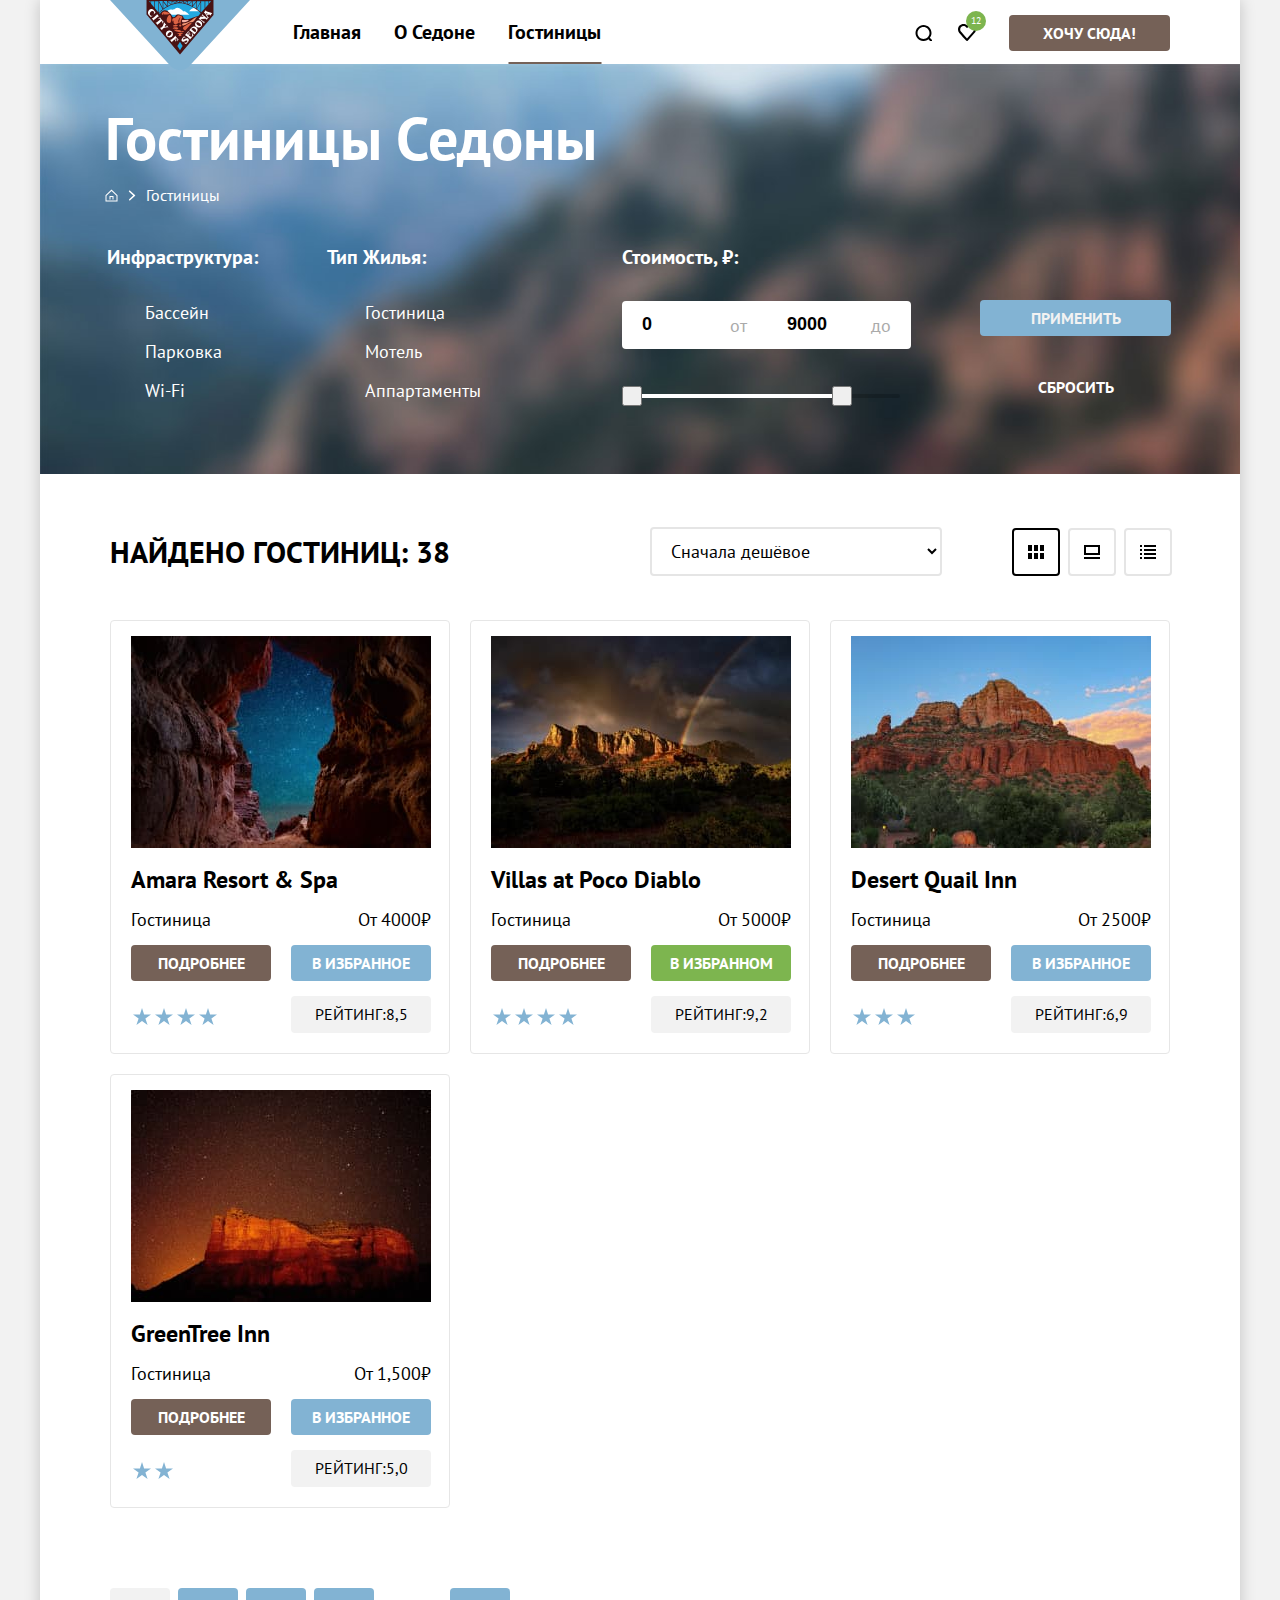
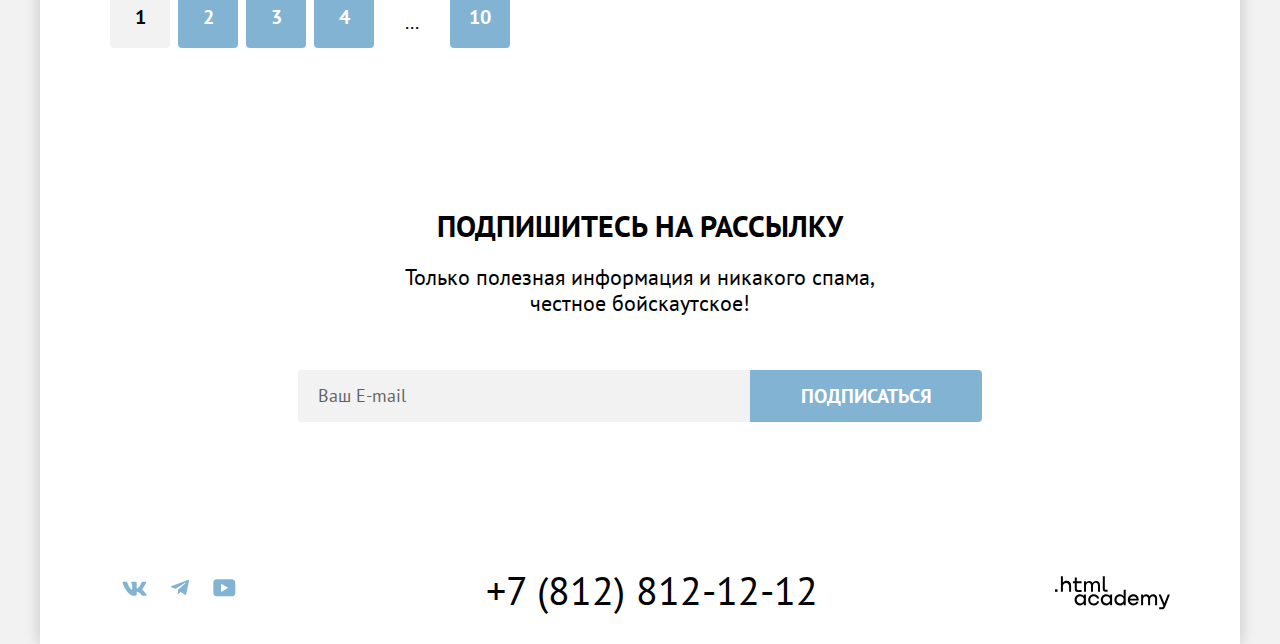
==== catalog.html @ 06f79898 "pixel perfect" ====
<!DOCTYPE html>
<html lang="ru">

  <head>
    <meta charset="utf-8">
    <meta name="viewport" content="width=device-width, initial-scale=1">
    <link rel="stylesheet" href="style/style.css">
    <link rel="icon" href="favicon.ico" sizes="32x32">
    <title>Каталог гостиниц</title>
  </head>

  <body>
    <div class="wrapper">
      <header class="main-header" data-test="header">
        <nav class="main-nav">
          <a class="logo" href="index.html">
            <svg xmlns="http://www.w3.org/2000/svg" aria-hidden="true" focusable="true" width="140" height="70"
              fill="none" viewBox="0 0 140 70">
              <g clip-path="url(#a)">
                <path fill="#81B3D3" d="M140 0H0l60.362 65.7c5.276 5.8 14 5.8 19.276 0L140 0Z" />
                <path fill="#23A9E1" d="m37.232.5 32.565 37.9L102.261.7 37.231.5Z" />
                <path fill="#fff"
                  d="M61.986 14.7h17.55c-1.319-.8-4.463-4.6-6.087-3.2-.101.1-4.97-5.7-8.116-2.9-2.739 2.5-4.058-.3-7.101 1.6-3.652 2.4 2.029 3.7 3.754 4.5Zm27.087-3.5-9.942.1c3.956-4.5 5.68-4 9.942-.1Z" />
                <path fill="#491213"
                  d="M99.014 3.6V1.2h2.131l-2.13 2.4ZM49.102 13c.102.1 2.435-2.4 6.189-4.9 3.45-2.3 8.724-4.9 14.608-4.9 5.885 0 11.261 2.7 14.71 5 3.754 2.4 6.088 4.8 6.19 4.9l-2.537 3c-4.565.6-7.812 3.9-12.275 3.2-2.232-.4-2.334-1.6-2.943-2.9-.507-1-1.318-.8-2.333-1.2-.913-.4-1.522-1.1-3.45-.7-1.622.4-1.825 2.9-3.956 2.8-1.116-.1-1.217-1.6-2.84-3.6-4.16-4.9-7.953-4.29-10.591.21l-.772-.91ZM40.58 1.2v1.9l-1.623-1.9h1.623Zm54.68 0h3.247v3L95.261 8V1.2Zm-4.159 11.4V1.2h3.551v7.4l-3.55 4Zm-.507-10.4v9.9a26.327 26.327 0 0 0-3.652-3l3.652-6.9Zm-4.16-.3v6.8c-.507-.3-.912-.7-1.521-1-.71-.4-1.42-.9-2.232-1.3l3.754-4.5Zm-4.463-.2V6c-1.014-.5-2.13-1-3.145-1.5l3.145-2.8Zm.609-.5h3.753L82.58 5.8V1.2Zm4.362 0h3.652l-3.652 7.1V1.2Zm-8.927 0h3.956l-3.55 3.1c-.102 0-.204-.1-.305-.1l-.102-3Zm-.508.4V4c-1.014-.4-2.029-.7-3.145-.9l3.145-1.5Zm-4.26 0v1.3c-.71-.1-1.42-.2-2.233-.3l2.232-1Zm-6.9 0 2.233 1c-.812 0-1.522.1-2.232.3V1.6Zm-4.159 0 3.145 1.5c-1.116.2-2.13.5-3.145.9V1.6Zm3.653 1.2-3.348-1.6h3.348v1.6Zm3.55-.4-2.84-1.3h2.84v1.3Zm.71-1.2h2.942l-2.942 1.3V1.2Zm3.754 0h3.246l-3.246 1.6V1.2Zm-12.58 3.1-3.55-3.1h3.956v3l-.406.1Zm-3.652-2.6 3.145 2.7c-1.116.4-2.13.9-3.145 1.5V1.7Zm-4.362.2 3.652 4.5c-1.319.7-2.536 1.5-3.652 2.4V1.9ZM49 2.2l3.652 7c-1.319 1-2.536 2-3.652 3.2V2.2Zm3.754 6L49.1 1.1h3.653v7.1Zm4.362-2.5-3.754-4.6h3.754v4.6ZM44.333 7.5l-3.246-3.8V1.2h3.246v6.3Zm.609-6.3h3.55v11.2l-3.55-4.2v-7ZM36.522 0v14.6L70 54.5 103.478 15V0H36.522Z" />
                <path fill="#23A9E1" d="M67.362 46 70 41.8l2.638 4.2L70 50.2 67.362 46Z" />
                <path fill="#DC6243"
                  d="M75.275 30.6c-3.449-2-2.637-3.5.203-4.9 1.522-.7 4.87-3.4 6.189-2.5l-6.392 7.4Zm-2.333 2.5c-2.029-.1-4.362-.4-6.391.1 1.217.3 4.26 1.2 1.42 1.9 1.014 1.4 2.638 1.3 3.652.1-.406-.2-.71-.5-1.014-.7 1.116-.3 2.13-.9 2.333-1.4Zm1.217-1.6c-.913-.8-1.927-.8-2.739 0-1.217-2.1-5.478-1.4-7.507-1.7 1.116 2.6 9.74 3.1 10.246 1.7Zm-6.898-2.2c-1.623-.5-6.899-.4-3.45-1.8 1.116-.4 6.798.1 3.45 1.8Zm2.029-3c-.508-1.1.406-2.4 1.724-1.4 1.218.8-.608 2-1.724 1.4Zm-2.942.1c-2.334.7-5.377-.8-1.623-1.5 2.333-.5 4.768.5 1.623 1.5.101 0-.102 0 0 0Zm-2.638-6.2c-.507 1.6-1.522 1.9-1.42 0 .101-2.3 1.623-1.7 3.246-2.6 1.319-.7 2.03-3.4 4.362-1.8 1.015.7 2.232.1 2.537 1.2 0-.1-2.942 6.7-1.32 6.7-3.245 0-1.825-3.8-.608-6.4-1.217.6-3.145 4.3-1.522 5-.811 1.1-3.449 2.6-4.768 1.5-1.116-1-.507-2.3-.507-3.6ZM59.652 23c-5.681 0-1.826-8.6.102-8.1 2.231.7 1.927 8.2-.102 8.1Zm-6.29-8.2c-2.637-.1-1.522-2.6.305-3.1 1.724-.5 5.275 1.1 6.492 2.2-1.826.6-4.16.5-6.188.6-.203-2-.71-1.3-.609.3Z" />
                <path fill="#F49774"
                  d="M72.84 25.8c-2.941-3 4.363-2.7 5.58-3.8.812.3 7.102-5.4 8.623-5-1.115 1.3-3.449 5.3-5.072 5.3-1.319 0-2.638-.2-3.652.7-1.522 1.4-3.957 2.1-5.478 2.8Z" />
                <path fill="#F4B1A4"
                  d="M73.754 22.2c-1.624.9-3.145-2.5-.305-2.2 1.826.2 3.754-.2 5.479.1-1.32 1.5-3.145 2.3-5.174 2.1Z" />
                <path fill="#fff"
                  d="M51.84 20.9c.305.4.61.8.508 1.4 0 .4-.609 1-.203 1.2l1.522-1.8c-.406-.1-3.551-3.8-3.551-4.2l-2.13 1.1c.101.4.811 0 1.217 0 .507 0 .913.4 1.319.7-1.116.9-3.855 3.3-4.16 3.3-.101 0-.71-.4-.71 0 0 .2.609.7.71.8l1.42 1.7c.407-.2-.1-.5.102-.8.102-.2 3.246-2.7 3.957-3.4Zm-3.449-4.5c.305-.1.406.3.609 0l-1.623-1.9c-.203-.3-.507-.6-.507 0 .101.4-4.058 3.7-4.261 3.8-.305.1-.508-.3-.71.1.507.6.913 1.1 1.42 1.7.203.2.304.4.507.6.203.2.102-.4.102-.4-.102-.3.304-.6.608-.8 1.015-1 3.551-3.1 3.855-3.1Zm-5.782-.6c-1.116.3-2.435-.1-2.74-1.3-.405-1.2.406-2.4 1.32-3.1.913-.7 2.333-.6 2.84.5.203.5.101 1.1-.101 1.6-.102.3-.406.6 0 .8.608-.7 1.116-1.4 1.724-2.1-.71-.4-1.014-1.1-1.522-1.7-.608-.7-1.318-1.4-2.333-1.5-1.927-.3-3.652 1.7-3.855 3.4-.101.9.203 1.8.812 2.6.507.6 1.217 1.1 1.623 1.8.203.1 1.826-.7 2.13-.8.203 0 .102-.1.102-.2 0 0-.508.2 0 0Zm25.87 23.6c-.71-.5-2.638-3-3.044-3.5l-.203-.3-.203.1c-.101.1.102.4 0 .6-.507.8-3.754 3.2-3.956 3.4-.406.2-.812-.1-1.015.2.507.6 1.826 2.3 2.029 2.3.304 0 .101-.5.101-.6.102-.2 1.725-1.6 2.334-2.1.203-.2.406.3.608.5.203.3.305.7.203 1-.101.2-.507.6-.203.8.406-.5 1.522-1.8 1.725-2 .203-.2-.406 0-.304-.1-.203.1-.508.2-.71 0-.102 0-.71-.7-.61-.8.305-.2.61-.6 1.015-.7.61-.1 1.015 1 1.116 1.4.102.4.102.8-.101 1.1-.102.3-.304.5 0 .6l1.42-1.9c0 .1-.101.1-.203 0 .102.1-.101 0 0 0Zm-9.334-8.9c-.71 0-1.42.3-2.029.8-1.42 1.2-1.623 3.3-.507 4.8 1.319 1.7 3.449 1.9 5.174.7 1.42-1.2 1.623-3.3.507-4.8-.812-1-2.03-1.5-3.145-1.5Zm1.217 1.4c.913-.1 1.522.8 1.116 1.8-.406 1-1.42 2-2.434 2.4-1.218.5-2.03-.5-1.522-1.7.406-1 1.42-2 2.435-2.4.101 0 .203-.1.405-.1Zm-2.84-4.6c.304 0 .608.4.811 0l-1.42-1.7c-.406.2 0 .4-.101.6-.203.3-1.725.5-2.13.6.1-.4.608-1.7.81-1.8.407-.3.61.3.812-.1l-1.826-2.1c-.203-.2-.406-.7-.608-.4 0 0 0 1-.102 1.1-.101.2-.608 2.4-1.217 2.9-.305.3-1.522 1.3-1.826 1.4-.305.1-.508-.4-.812 0l1.623 1.9c.102.1.406.6.508.6.304.1 0-.6.101-.7.101-.3 1.623-1.8 2.333-1.9.913-.2 2.03-.5 3.044-.4.203 0-.203 0 0 0Zm24.55 6.7c.102.4.203.9.102 1.3-.102.6-.609 1.9-1.42 1.5-.812-.4-1.42-1.1-2.13-1.7.507-.6 1.014-1.1 1.927-.8.203.1.406 0 .203-.2-.305-.2-2.03-1.3-2.13-1.2-.204.2.304.6.1 1-.1.3-.405.5-.608.8-.507-.4-1.217-.8-.71-1.5.406-.4.811-.8 1.42-.9.406-.1 1.218.3 1.319-.1-.71-.3-1.42-.7-2.13-1 .101.5-2.232 2.9-2.74 3.5-.101.1-.405.4-.405.5 0 .3.405.1.405.1.305-.1 4.464 3.3 4.566 3.6.101.2-.102.4 0 .5 0 0 .101.1.203.1.304-.3 2.942-3.9 3.55-4l-1.521-2.4c-.406.2-.102.7 0 .9Zm-4.058 4.4c-1.318-.9-3.652.8-4.057 1-.71.3-1.218-.4-.812-1 .304-.5.913-.8 1.522-.8.203 0 .913.1.913 0 .101-.1.101-.1 0-.2-.609-.4-1.116-.8-1.725-1.1-.101.7-.913 1.1-1.319 1.6-.507.6-1.014 1.3-1.014 2s.406 1.4 1.116 1.7c.71.4 1.521.1 2.232-.3.405-.3.811-.6 1.217-.8.609-.3 1.522 0 1.319.8-.203.7-.913 1.3-1.623 1.5-.406.1-.812.1-1.218-.1-.304-.1-.608-.5-.811-.1l2.333 1.6c.102-.5.304-.7.71-1 .507-.4.913-.9 1.319-1.4.812-.9 1.116-2.5-.102-3.4ZM95.87 10.3c0 .1 0 .1 0 0l-.913 1-.812 1c-.203.2-.304.3 0 .5.507-.3 3.55 4.8 3.348 5.5-.507.2-4.565-3.3-4.667-3.5 0-.1.203-.7-.101-.6-.102 0-.508.6-.609.7l-.609.7c.203.3.305 0 .609 0 .203.1 1.217.9 1.522 1.1-.508 0-1.725.1-1.928.1-.608.1-.304-.4-.71-.6L89.478 18l-.913 1v.1c.203.2.102.1.406 0 .304-.1 4.362 3.2 4.464 3.4.203.3-.102.6.304.8l1.218-1.4c.101-.1.101-.1 0-.1-.305-.2-.305.1-.71.1-.305-.1-2.943-2.2-3.856-3l5.377-.2c.203 0 .71.6.71.8-.101.2-.304.4 0 .5.305-.4.609-.7.913-1.1l.102-.2c.101 0 .101-.1.101-.2l.102-.1c.304-.3 1.217-1.3 1.116-1.4-.305-.3-.406.3-.812 0-.203-.2-.812-1.2-.913-1.4-.203-.3.406-.6.609-.7.507-.3 2.13-.8 2.333.2 0 .2-.203.4-.101.5 0 0 .101.2.202.1l2.131-2.6-.203-.2c-.507.5-5.58-1.5-5.884-1.8-.102-.2-.102-.8-.304-.8Zm-.203 2.6c.811.3 1.521.6 2.333 1l-.609.3c-.203.1-.405.3-.608.5l-1.116-1.8Zm-6.696 7.7c-1.116-.1-2.232.4-3.043 1.3-1.218 1.5-1.116 3.7.405 4.9 1.522 1.2 3.754.9 4.971-.5 1.218-1.5 1.116-3.7-.405-4.9-.508-.4-1.218-.7-1.928-.8Zm-1.42 1.6c.608 0 1.319.4 1.724.7.812.5 2.232 1.7 1.522 2.7 0-.1.102-.1-.101.1-.812.8-2.232.1-2.942-.5-.71-.5-2.03-1.7-1.218-2.7.305-.2.609-.3 1.015-.3Zm-3.145 4.3c-1.218-.1-2.435.5-3.348 1.6-.609.8-1.319 1.5-1.928 2.3.203.3.508-.1.812.1.304.2 4.16 3.3 4.16 3.5.1.3-.203.4.1.6.102.1 2.943-3.4 3.247-4a2.94 2.94 0 0 0-.811-3.2c.101.1.203.1 0 0-.812-.6-1.522-.9-2.232-.9Zm-1.116 1.6h.304c1.42.4 3.45 2.1 2.13 3.6l-.405.4c-.203.2-4.261-3-4.058-3.2.406-.5 1.319-.9 2.029-.8Z" />
              </g>
              <defs>
                <clipPath id="a">
                  <path fill="#fff" d="M0 0h140v70H0z" />
                </clipPath>
              </defs>
            </svg>
          </a>
          <ul class="site-navigation">
            <li class="navigation-item">
              <a class="navigation-link" href="index.html">Главная</a>
            </li>
            <li class="navigation-item">
              <a class="navigation-link" href="#">О Седоне</a>
            </li>
            <li class="navigation-item">
              <a class="navigation-link current-page" href="#">Гостиницы</a>
            </li>
          </ul>
          <ul class="navigation-user">
            <li class="nav-user-item">
              <a class="search" href="#">
                <svg class="main-nav-icon" aria-hidden="true" focusable="false" xmlns="http://www.w3.org/2000/svg"
                  width="18" height="18" fill="none" viewBox="0 0 18 17">
                  <path fill="#000"
                    d="m19.5 18.008-3.7-3.68c1-1.292 1.7-2.983 1.7-4.872 0-4.376-3.6-7.956-8-7.956s-8 3.68-8 8.055c0 4.376 3.6 7.956 8 7.956 1.8 0 3.5-.597 4.9-1.69l3.7 3.679 1.4-1.492Zm-10-2.486c-3.3 0-6-2.685-6-5.967 0-3.282 2.7-5.967 6-5.967s6 2.685 6 5.967c0 3.282-2.7 5.967-6 5.967Z" />
                </svg>
                <span class="visually-hidden">Поиск</span>
              </a>
            </li>
            <li class="nav-user-item">
              <a class="like" href="#">
                <svg class="main-nav-icon" aria-hidden="true" focusable="false" xmlns="http://www.w3.org/2000/svg"
                  width="18" height="17" fill="none" viewBox="0 0 18 17">
                  <path fill="#000"
                    d="M8.9 17c-.3 0-.6-.1-.8-.4-5.4-6.1-6.7-7.5-7-7.9C.4 7.8 0 6.6 0 5.4 0 2.4 2.4 0 5.5 0 6.8 0 8 .5 9 1.3 10 .5 11.3 0 12.5 0c3 0 5.5 2.4 5.5 5.4 0 1.3-.5 2.5-1.3 3.4l-7 7.9c-.2.2-.4.3-.8.3Zm-6-9.5c.3.4 3.5 4 6.1 6.9l6.2-7c.5-.5.7-1.2.7-2 0-1.8-1.5-3.3-3.3-3.3-1 0-2 .5-2.7 1.3-.3.3-.6.4-.9.4-.3 0-.6-.2-.8-.4-.7-.8-1.7-1.3-2.7-1.3-1.8 0-3.3 1.5-3.3 3.3-.1.9.3 1.6.7 2.1-.1 0-.1 0 0 0Z" />
                </svg>
                <span class="visually-hidden">Избранное</span>
                <output name="result" class="output">12</output>
              </a>
            </li>
          </ul>
          <p><a href="#" class="nav-button">ХОЧУ СЮДА! </a></p>
        </nav>
      </header>
      <main class="main-catalog  main-container" data-test="main">
        <section class="filters" data-test=" filter">
          <h1>Гостиницы Седоны</h1>
          <ul class="promo-icons">
            <li class="promo-icon">
              <a href="index.html">
                <svg xmlns="http://www.w3.org/2000/svg" aria-hidden="true" focusable="true" width="13" height="13"
                  fill="none" viewBox="0 0 13 13">
                  <path fill="#fff" d="m6.5.5-6 5.8v6.2h12V6.3L6.5.5Zm5 11h-10V6.7l5-4.8 5 4.8v4.8Z" />
                  <path fill="#fff" d="M4.5 10.5h1V8h2v2.5h1V7h-4v3.5Z" />
                </svg>
              </a>
            </li>
            <li class="promo-icon">
              <svg xmlns="http://www.w3.org/2000/svg" aria-hidden="true" focusable="false" width="8" height="21"
                fill="none" viewBox="0 0 8 21">
                <path fill="#fff"
                  d="m6.915 9.969-4.75-4.25c-.25-.25-.75-.25-1.125 0s-.25.75 0 1l4.125 3.75-4 3.75c-.25.25-.25.75 0 1 0 .125.375.25.5.25s.375-.125.5-.25l4.75-4.25a.585.585 0 0 0 0-1Z" />
              </svg>
            </li>
            <li class="promo-icons-item promo-icon">
              <a>Гостиницы</a>
            </li>
          </ul>
          <h2 class="visually-hidden">Выбор критериев отеля</h2>
          <form class="filters-groups" method="get" action="https://echo.htmlacademy.ru/">
            <fieldset class="filters-group">
              <legend class="filters-title">Инфраструктура:</legend>
              <ul class="filters-list">
                <li class="form_checkbox filters-list-item">
                  <input id="checkbox-1" type="checkbox" name="radio" value="Бассейн" checked>
                  <label for="checkbox-1" class="filter-radio">Бассейн</label>
                </li>

                <li class="form_checkbox filters-list-item">
                  <input id="checkbox-2" type="checkbox" name="radio" value="Парковка" checked>
                  <label for="checkbox-2" class="filter-radio">Парковка</label>
                </li>

                <li class="form_checkbox filters-list-item">
                  <input id="checkbox-3" type="checkbox" name="radio" value="">
                  <label for="checkbox-3" class="filter-radio">Wi-Fi</label>
                </li>
              </ul>
            </fieldset>
            <fieldset class="filters-group last-filters-group">
              <legend class="filters-title">Тип Жилья:</legend>
              <ul class="filters-list">
                <li class="form_radio filters-list-item">
                  <input id="radio-1" type="radio" name="radio" value="2" checked>
                  <label for="radio-1" class="filter-radio">Гостиница</label>
                </li>

                <li class="form_radio filters-list-item">
                  <input id="radio-2" type="radio" name="radio" value="2">
                  <label for="radio-2" class="filter-radio">Мотель</label>
                </li>
                <li class="form_radio filters-list-item">
                  <input id="radio-3" type="radio" name="radio" value="3">
                  <label for="radio-3" class="filter-radio">Аппартаменты</label>
                </li>
              </ul>
            </fieldset>
            <fieldset class="main-price">
              <legend class="visually-hidden"> Расчитать стоимость </legend>
              <div class="filters-price">
                <label class="filters-title">Стоимость, <span>₽</span>:</label>
                <div class="field-price">
                  <label class="label-price"><input class="price-input1" type="text" value="0"><span>от</span></label>
                  <label class="label-price"><input class="price-input2" type="text"
                      value="9000"><span>до</span></label>
                </div>
                <div class="range">
                  <div class="range-scale">
                    <div class="range-bar" style="left: 0px; width: 220px">
                      <button class="range-toggle toggle-min" type="button">
                        <span class="visually-hidden">Изменить минимальную цену</span>
                      </button>
                      <button class="range-toggle toggle-max" type="button">
                        <span class="visually-hidden">Изменить максимальную цену</span>
                      </button>
                    </div>
                  </div>
                </div>
              </div>
              <div class="filters-buttons">
                <button class="filters-submit-button" type="submit">Применить</button>
                <button class="filters-button-reset" type="reset">Сбросить</button>
              </div>
            </fieldset>
          </form>
        </section>

        <section class="catalog" data-test="catalog">
          <h2 class="visually-hidden">Каталог гостиниц</h2>
          <div class="catalog-header">
            <p class="hotels-found">Найдено Гостиниц: <output>38</output></p>
            <select class="select-control" aria-label="Сортировка">
              <option value="cheap">Сначала дешёвое</option>
            </select>
            <ul class="catalog-view-buttons">
              <li class="catalog-view-item">
                <a href="catalog.html?view=card" class=" catalog-view catalog-view-button-table active" type="button">
                  <span class="visually-hidden">Показать таблицей</span></a>
              </li>
              <li class="catalog-view-item">
                <a href="catalog.html?view=tile" class="catalog-view card-view-button-slider " type="button"><span
                    class="visually-hidden">Показать
                    слайдами</span></a>
              </li>
              <li class="catalog-view-item">
                <a href="catalog.html?view=list" class=" catalog-view card-view-button-list " type="button"><span
                    class="visually-hidden">Показать
                    списком</span></a>
              </li>
            </ul>
          </div>
          <ul class="catalog-list">
            <li class="catalog-list-item">
              <a href="#" class="catalog-link">
                <img class="catalog-img" src="images/hotel-1.jpg" alt="отель Amara Resort & Spa.">
                <h3 class="catalog-title">Amara Resort & Spa </h3>
              </a>
              <p class="hotel-type">Гостиница</p>
              <p class="hotel-price">От <span>4000₽</span></p>
              <a href="#" class="more">ПОДРОБНЕЕ</a>
              <button class="favorites-button" type="button" name="button">В ИЗБРАННОЕ</button>
              <div class="catalog-cards-rating">
                <ul class="catalog-carsd-rating-stars list-reset star" aria-hidden="true">
                  <li class="catalog-cards-rating-stars-item"> <img src="images/star.svg" alt=""></li>
                  <li class=" catalog-cards-rating-stars-item"><img src="images/star.svg" alt=""></li>
                  <li class=" catalog-cards-rating-stars-item"><img src="images/star.svg" alt=""></li>
                  <li class=" catalog-cards-rating-stars-item"><img src="images/star.svg" alt=""></li>
                </ul>
              </div>
              <p class="rating">РЕЙТИНГ:<span>8,5</span></p>
            </li>
            <li class="catalog-list-item">
              <a href="#" class="catalog-link">
                <img class="catalog-img" src="images/hotel-2.jpg" alt="отель Villas at Poco Diablo." width="300"
                  height="212">
                <h3 class="catalog-title">Villas at Poco Diablo</h3>
              </a>
              <p class="hotel-type">Гостиница</p>
              <p class="hotel-price">От <span>5000₽</span></p>
              <a href="#" class="more">ПОДРОБНЕЕ</a>
              <button class="favorites-button active-favorites" type="button" name="button">В ИЗБРАННОМ</button>
              <div class="catalog-cards-rating">
                <ul class="catalog-carsd-rating-stars list-reset star" aria-hidden="true">
                  <li class="catalog-cards-rating-stars-item"> <img src="images/star.svg" alt=""></li>
                  <li class=" catalog-cards-rating-stars-item"><img src="images/star.svg" alt=""></li>
                  <li class=" catalog-cards-rating-stars-item"><img src="images/star.svg" alt=""></li>
                  <li class=" catalog-cards-rating-stars-item"><img src="images/star.svg" alt=""></li>
                </ul>
              </div>
              <p class="rating">РЕЙТИНГ:<span> 9,2</span></p>
            </li>
            <li class="catalog-list-item">
              <a href="#" class="catalog-link">
                <img class="catalog-img" src="images/hotel-3.jpg" alt="отель Desert Quail Inn." width="300"
                  height="212">
                <h3 class="catalog-title">Desert Quail Inn</h3>
              </a>
              <p class="hotel-type">Гостиница</p>
              <p class="hotel-price">От <span>2500₽</span></p>
              <a href="#" class="more">ПОДРОБНЕЕ</a>
              <button class="favorites-button" type="button" name="button">В ИЗБРАННОЕ</button>
              <div class="catalog-cards-rating">
                <ul class="catalog-carsd-rating-stars list-reset star" aria-hidden="true">
                  <li class="catalog-cards-rating-stars-item"> <img src="images/star.svg" alt=""></li>
                  <li class=" catalog-cards-rating-stars-item"><img src="images/star.svg" alt=""></li>
                  <li class=" catalog-cards-rating-stars-item"><img src="images/star.svg" alt=""></li>
                </ul>
              </div>
              <p class="rating">РЕЙТИНГ:<span>6,9</span></p>
            </li>
            <li class="catalog-list-item">
              <a href="#" class="catalog-link">
                <img class="catalog-img" src="images/hotel-4.jpg" alt="отель GreenTree Inn." width="300" height="212">
                <h3 class="catalog-title">GreenTree Inn</h3>
              </a>
              <p class="hotel-type">Гостиница</p>
              <p class="hotel-price">От <span>1,500₽</span></p>
              <p><a href="#" class="more">ПОДРОБНЕЕ</a></p>
              <button class="favorites-button" type="button" name="button">В ИЗБРАННОЕ</button>
              <div class="catalog-cards-rating">
                <ul class="catalog-carsd-rating-stars list-reset star" aria-hidden="true">
                  <li class=" catalog-cards-rating-stars-item"><img src="images/star.svg" alt=""></li>
                  <li class=" catalog-cards-rating-stars-item"><img src="images/star.svg" alt=""></li>
                </ul>
              </div>
              <p class="rating">РЕЙТИНГ:<span>5,0</span></p>
            </li>
          </ul>
          <div class="pagination">
            <ul class="pagination-list">
              <li class="pagination-item active-pagination">
                <a class="pagination-link ">1</a>
              </li>
              <li class="pagination-item">
                <a class="pagination-link" href="#">2</a>
              </li>
              <li class="pagination-item">
                <a class="pagination-link" href="#">3</a>
              </li>
              <li class="pagination-item">
                <a class="pagination-link" href="#">4</a>
              </li>
              <li class="pagination-item more-pagination">
                <a class="pagination-link" href="#">...</a>
              </li>
              <li class="pagination-item">
                <a class="pagination-link" href="#">10</a>
              </li>
            </ul>
          </div>
        </section>
        <section class="newsletter newsletter-catalog" data-test="subscribe">
          <h2 class="main-discription">Подпишитесь на рассылку</h2>
          <p class="discription">Только полезная информация и никакого спама, честное бойскаутское!</p>
          <form class="subscribe-form" action="https://echo.htmlacademy.ru/" method="post">
            <p>
              <label for="email" class="visually-hidden"></label>
              <input class="email" type="email" name="email" placeholder="Ваш E-mail" id="email">
            </p>
            <button type="submit" class="button-submit">ПОДПИСАТЬСЯ</button>
          </form>
        </section>
      </main>
      <footer class="main-footer" data-test="footer">
        <section class="footer-contacts">
          <h2 class="visually-hidden">Наши контакты</h2>
          <ul class="social-list">
            <li class="social-item">
              <a class="social-item-link" href="https://vk.com/htmlacademy" rel="noreferrer nooponer" target="_blank">
                <span class="visually-hidden">Мы в Vk</span>
                <svg class="nav-icon" width="25" height="15" viewBox="0 0 25 15" fill="#83B3D3"
                  xmlns="http://www.w3.org/2000/svg">
                  <path fill-rule="evenodd" clip-rule="evenodd"
                    d="M24.1164 1.80445C24.2824 1.25845 24.1164 0.856445 23.3214 0.856445H20.6964C20.0284 0.856445 19.7204 1.20345 19.5534 1.58645C19.5534 1.58645 18.2184 4.78245 16.3274 6.85845C15.7154 7.46045 15.4374 7.65145 15.1034 7.65145C14.9364 7.65145 14.6854 7.46045 14.6854 6.91345V1.80445C14.6854 1.14845 14.5014 0.856445 13.9454 0.856445H9.81738C9.40038 0.856445 9.14938 1.16045 9.14938 1.44945C9.14938 2.07045 10.0954 2.21445 10.1924 3.96245V7.76045C10.1924 8.59345 10.0394 8.74444 9.70538 8.74444C8.81538 8.74444 6.65038 5.53345 5.36538 1.85945C5.11638 1.14445 4.86438 0.856445 4.19338 0.856445H1.56638C0.816382 0.856445 0.666382 1.20345 0.666382 1.58645C0.666382 2.26845 1.55638 5.65645 4.81138 10.1374C6.98138 13.1974 10.0364 14.8564 12.8194 14.8564C14.4884 14.8564 14.6944 14.4884 14.6944 13.8534V11.5404C14.6944 10.8034 14.8524 10.6564 15.3814 10.6564C15.7714 10.6564 16.4384 10.8484 17.9964 12.3234C19.7764 14.0724 20.0694 14.8564 21.0714 14.8564H23.6964C24.4464 14.8564 24.8224 14.4884 24.6064 13.7604C24.3684 13.0364 23.5184 11.9854 22.3914 10.7384C21.7794 10.0284 20.8614 9.26345 20.5824 8.88045C20.1934 8.38945 20.3044 8.17044 20.5824 7.73345C20.5824 7.73345 23.7824 3.30745 24.1154 1.80445H24.1164Z" />
                </svg>
              </a>
            </li>
            <li class="social-item">
              <a class="social-item-link" href="https://t.me/htmlacademy" rel="noreferrer nooponer" target="_blank">
                <span class="visually-hidden">Мы в Телеграмм!</span>
                <svg class="nav-icon" width="18" height="17" viewBox="0 0 18 17" fill="#83B3D3"
                  xmlns="http://www.w3.org/2000/svg">
                  <path
                    d="M16.785 0.955705L0.840489 7.1042C-0.247661 7.54126 -0.241365 8.14828 0.640845 8.41897L4.73445 9.69597L14.2058 3.72014C14.6537 3.44766 15.0629 3.59424 14.7265 3.89281L7.05283 10.8183H7.05103L7.05283 10.8192L6.77045 15.0387C7.18413 15.0387 7.36669 14.8489 7.59871 14.625L9.58705 12.6915L13.7229 15.7464C14.4855 16.1664 15.0332 15.9506 15.2229 15.0405L17.9379 2.2453C18.2158 1.13107 17.5126 0.626562 16.785 0.955705Z" />
                </svg>
              </a>
            </li>
            <li class="social-item">
              <a class="social-item-link" href="https://www.youtube.com/user/htmlacademyru" rel="noreferrer nooponer"
                target="_blank">
                <span class="visually-hidden">Мы на Youtube!</span>
                <svg class="nav-icon" width="23" height="18" viewBox="0 0 23 18" fill="#83B3D3"
                  xmlns="http://www.w3.org/2000/svg">
                  <path
                    d="M18.9402 0.356445H3.50738C1.64668 0.356445 0.333252 1.9502 0.333252 3.75645V13.8502C0.333252 15.7627 1.64668 17.3564 3.50738 17.3564H19.1591C20.8009 17.3564 22.3333 15.7627 22.3333 13.9564V3.75645C22.1143 1.9502 20.8009 0.356445 18.9402 0.356445ZM7.99494 12.8939V4.81894L15.3283 8.85645L7.99494 12.8939Z" />
                </svg>
              </a>
            </li>
          </ul>
          <address class="contacts-adress">
            <a href="tel:+78128121212" class="phone">+7 (812) 812-12-12</a>
          </address>
          <a class="academy-logo" href="https://htmlacademy.ru/" rel="noreferrer nooponer" target="_blank">
            <svg class="nav-icon" width="115" height="34" viewBox="0 0 115 34" fill="#000000"
              xmlns="http://www.w3.org/2000/svg">
              <path d="M0 13.2564V15.8564H2.5V13.2564H0Z" />
              <path
                d="M11.6 4.85645C10 4.85645 8.8 5.55645 8 6.55645H7.9V0.356445H5.9V15.8564H7.9V10.5564C7.9 8.45645 9.2 6.95645 11.2 6.95645C13 6.95645 14.1 8.35645 14.1 10.1564V15.8564H16.1V9.75644C16.2 6.75644 14.3 4.85645 11.6 4.85645Z" />
              <path
                d="M26.6 5.15645H21.8V1.45645H19.8V5.25645H17.9V7.25645H19.8V13.2564C19.8 14.9564 20.8 15.9564 22.5 15.9564H26.6V13.9564H22.9C22.2 13.9564 21.8 13.5564 21.8 12.8564V7.15645H26.6V5.15645Z" />
              <path
                d="M41.1 4.95645C39.5 4.95645 38.2 5.75644 37.6 7.05645H37.5C36.9 5.85645 35.7 4.95645 34.1 4.95645C32.7 4.95645 31.6 5.75645 31 6.75645H30.9V5.15645H29V15.7564H31V10.3564C31 8.35645 32 6.85645 33.6 6.85645C35.1 6.85645 36 7.85645 36 9.45645V15.7564H38V10.1564C38 7.75645 39.4 6.85645 40.6 6.85645C42.1 6.85645 43 7.85645 43 9.45645V15.7564H45V9.25644C45.1 6.75644 43.6 4.95645 41.1 4.95645Z" />
              <path
                d="M47.8 13.0564C47.8 14.7564 48.8 15.7564 50.6 15.7564H52.6V13.7564H50.9C50.2 13.7564 49.8 13.3564 49.8 12.6564V0.356445H47.8V13.0564Z" />
              <path
                d="M28.9 20.0564C28 18.9564 26.7 18.2564 25 18.2564C21.9 18.2564 19.6 20.5564 19.6 23.8564C19.6 27.1564 21.9 29.4564 25 29.4564C26.8 29.4564 28 28.6564 28.8 27.5564H28.9V29.1564H30.9V18.5564H28.9V20.0564ZM25.3 27.4564C23.1 27.4564 21.7 25.8564 21.7 23.8564C21.7 21.8564 23.1 20.2564 25.3 20.2564C27.5 20.2564 28.9 21.8564 28.9 23.8564C28.9 25.7564 27.5 27.4564 25.3 27.4564Z" />
              <path
                d="M44.2 22.3564C43.7 19.9564 41.6 18.2564 38.8 18.2564C35.4 18.2564 33.2 20.7564 33.2 23.8564C33.2 26.9564 35.4 29.4564 38.8 29.4564C41.6 29.4564 43.7 27.6564 44.2 25.2564H42.1C41.7 26.5564 40.4 27.5564 38.8 27.5564C36.6 27.5564 35.2 25.9564 35.2 23.9564C35.2 21.9564 36.6 20.3564 38.8 20.3564C40.4 20.3564 41.6 21.3564 42.1 22.5564H44.2V22.3564Z" />
              <path
                d="M55.1 20.0564C54.2 18.9564 52.9 18.2564 51.2 18.2564C48.1 18.2564 45.8 20.5564 45.8 23.8564C45.8 27.1564 48.1 29.4564 51.2 29.4564C53 29.4564 54.2 28.6564 55 27.5564H55.1V29.1564H57.1V18.5564H55.1V20.0564ZM51.5 27.4564C49.3 27.4564 47.9 25.8564 47.9 23.8564C47.9 21.8564 49.3 20.2564 51.5 20.2564C53.7 20.2564 55.1 21.8564 55.1 23.8564C55.1 25.7564 53.6 27.4564 51.5 27.4564Z" />
              <path
                d="M68.7 20.1564C67.8 19.0564 66.5 18.2564 64.8 18.2564C61.7 18.2564 59.4 20.5564 59.4 23.8564C59.4 27.1564 61.6 29.4564 64.8 29.4564C66.5 29.4564 67.8 28.6564 68.6 27.6564H68.7V29.1564H70.7V13.7564H68.7V20.1564ZM65.1 27.4564C62.9 27.4564 61.5 25.8564 61.5 23.8564C61.5 21.8564 62.9 20.2564 65.1 20.2564C67.3 20.2564 68.7 21.8564 68.7 23.8564C68.6 25.8564 67.2 27.4564 65.1 27.4564Z" />
              <path
                d="M78.3 18.2564C75 18.2564 72.8 20.7564 72.8 23.8564C72.8 26.8564 74.9 29.4564 78.3 29.4564C80.8 29.4564 82.8 28.1564 83.5 25.8564H81.4C80.9 26.8564 79.8 27.4564 78.4 27.4564C76.5 27.4564 75.1 26.1564 75 24.5564H83.8C84 20.9564 81.8 18.2564 78.3 18.2564ZM78.3 20.1564C80 20.1564 81.3 21.1564 81.6 22.7564H75.1C75.4 21.2564 76.6 20.1564 78.3 20.1564Z" />
              <path
                d="M98.2 18.2564C96.6 18.2564 95.3 19.0564 94.6 20.2564H94.5C93.9 19.0564 92.7 18.2564 91.1 18.2564C89.7 18.2564 88.6 18.9564 88 20.0564V18.5564H86.1V29.1564H88.1V23.7564C88.1 21.7564 89.1 20.3564 90.7 20.2564C92.2 20.2564 93.1 21.2564 93.1 22.8564V29.1564H95.1V23.5564C95.1 21.1564 96.5 20.2564 97.7 20.2564C99.2 20.2564 100.1 21.2564 100.1 22.8564V29.1564H102.1V22.6564C102.2 20.0564 100.7 18.2564 98.2 18.2564Z" />
              <path
                d="M109.4 27.3564L105.8 18.4564H103.6L108.4 30.0564C108.1 30.9564 107.7 31.2564 106.7 31.2564H104.2V33.2564H106.7C108.5 33.2564 109.5 32.4564 110.2 30.6564L114.9 18.4564H112.8L109.4 27.3564Z" />
            </svg>
          </a>
        </section>
      </footer>
    </div>
  </body>

</html>
---- style/style.css ----
@font-face {
  font-family: "PT Sans";
  font-style: normal;
  font-weight: 400;
  src: url("../fonts/ptsans-400.woff2") format("woff2");
  font-display: swap;
}

@font-face {
  font-family: "PT Sans";
  font-style: normal;
  font-weight: 700;
  src: url("../fonts/ptsans-700.woff2") format("woff2");
  font-display: swap;
}

html {
  height: 100%;
}

.main-header {
  padding-left: 70px;
  padding-right: 70px;
}

.visually-hidden {
  position: absolute;
  width: 1px;
  height: 1px;
  margin: -1px;
  border: 0;
  padding: 0;
  white-space: nowrap;
  clip-path: inset(100%);
  clip: rect(0 0 0 0);
  overflow: hidden;
}

*,
*::before,
*::after {
  box-sizing: border-box;
}

.main-container {
  flex-grow: 1;
}

body {
  font-family: "PT Sans", sans-serif;
  font-size: 18px;
  line-height: 21px;
  margin: 0 auto;
  padding: 0;
  background-color: #F2F2F2;
  height: 100%;
}

.wrapper {
  background-color: #FFFFFF;
  margin: 0 auto;
  width: 1200px;
  box-shadow: 0 0 15px 0 rgba(0, 0, 0, 0.2);
  display: flex;
  flex-direction: column;
  min-height: 100%;
}

/*навигация*/
.like {
  margin-right: 20px;
  padding: 22px 12px 22px 12px;
  position: relative;
  margin-left: 20px;
}


.main-nav-icon {
  position: absolute;
  top: 0;
  right: 10px;
  left: ;
  bottom: 0;
  margin: auto;
}

.search {
  padding: 22px 12px 22px 12px;
  position: relative;
  margin-left: 15px;
}

.logo {
  margin-right: 30px;
  margin-bottom: -10px;
  position: relative;
}

.main-nav p {
  margin: 0;
  align-self: center;
}

.output {
  width: 20px;
  height: 20px;
  background-color: #7DB54F;
  color: #FFFFFF;
  font-size: 10px;
  font-weight: 400;
  line-height: 10px;
  text-align: center;
  border-radius: 10px;
  display: flex;
  justify-content: center;
  align-items: center;
  position: absolute;
  right: 0;
  top: 12px;

}

.main-nav {
  display: flex;
  justify-content: space-between;
}

.navigation-link {
  width: auto;
  padding: 20px 16px;
  position: relative;

}

.navigation-link.current-page::after{
position: absolute;
content: "";
width: calc(100% - 20px);
background-color: #756157;
height: 2px;
bottom: 0;
left: 50%;
transform: translateX(-50%);
}
.site-navigation .navigation-item {
  display: flex;
  align-items: center;
padding-left: 3px;
}

.site-navigation .navigation-item .navigation-link {
 padding: 20px 10px;
}
.site-navigation .navigation-item .navigation-link:hover {
  border:none;
 }


.navigation-link:hover {

}

li.navigation-item{
  display: flex;
  align-items: flex-end;
}
.site-navigation {
  display: flex;
  flex-wrap: wrap;
  column-gap: 10px;
  position: relative;
  row-gap: 200px;
  max-width: 550px;
}

.navigation-user {
  display: flex;
  margin: 0;
  padding: 0;
  align-items: center;
  flex-wrap: wrap;
  margin-left: auto;

}

.site-navigation {
  font-weight: 700;
  color: #000000;
  font-size: 20px;
  line-height: 24px;
  list-style: none;
  margin: 0;
  padding: 0;

  align-items: center;
  margin-right: auto;
}

.site-navigation a {
  text-decoration: none;
  color: #000000;
}

.nav-button {
  font-size: 16px;
  font-weight: 700;
  line-height: 20px;
  text-align: center;
  width: 160px;
  height: 36px;
  padding: 8px 34px 8px 34px;
  color: #FFFFFF;
  border-radius: 4px;
  background-color: #756157;
  text-decoration: none;
  margin-left: 3px;
  cursor: pointer;
}

.search-button:hover {
  background-color: #615048;
}

.search-button:active {
  color: hsla(0, 0%, 100%, 0.319);
}

.search-button:focus {
  background-color: #615048;
}

.nav-button:hover {
  background-color: #615048;
}

.nav-button:active {
  color: hsla(0, 0%, 100%, 0.319);
}

.nav-button:focus {
  background-color: #615048;
}

.navigation-user {
  list-style: none;
}

.like {
  text-decoration: none;
}

.nav-user-item{

}

/*MAIN*/

.main-discription {
  font-size: 30px;
  font-weight: 700;
  line-height: 36px;
  text-transform: uppercase;
  margin: 0 auto;
}

.discription {
  font-size: 22px;
  font-weight: 400;
  line-height: 26px;
  color: #333333;
  margin: 0 auto;
}

/*первая секция*/
.hero-main-img {
  display: block;
  margin: 0 auto;
  position: relative;
}

.hero {
  background-image: url("../images/index-background.jpg");
  background-repeat: no-repeat;
  background-size: cover;
padding-top:50px;
padding-bottom: 83px;

}

.hero-bottom {
  width: 1200px;
  height: 57px;
  position: absolute;
  top:493px
}




/*вторая секция*/

.advantages .main-discription {
  width: 620px;
  text-align: center;
  padding-bottom: 25px;
  justify-self: center;
}

.advantages .discription {
  width: 651px;
  text-align: center;
  padding-bottom: 90px;
  justify-self: center;

}

.advantages {
  padding-top: 69px;

}
.advantage-list-title{
padding-top: 20px;
}

.advantage-list-title-black{
  padding-top: 8px;
}

.advantage-list-title::before{
  content: "";
  position: absolute;
  display: block;
  width: 60px;
  height: 2px;
  background-color: rgba(216, 216, 216, 0.52);
  transform: translate(-50%);
top:105px;
left:90px;

}
.advantage-list-title-black{
  position: relative;
}

.advantage-list-title-black:before{
  content: "";
  position: absolute;
  display: block;
  width: 60px;
  height: 2px;
  background-color: rgba(0, 0, 0, 0.256);
  transform: translate(-50%);
top:95px;
left:87px;
}

.advantages-list {
  list-style: none;
  margin: 0;
  padding: 0;
  display: flex;
  flex-wrap: wrap;
}

.special-advantages {
  background-color: #82B3D3;
  color: #FFFFFF;
  display: flex;
  flex-direction: column;
  justify-content: center;
  align-items: center;
  position: relative;

}



.special-advantages h3 {
  font-size: 24px;
  font-weight: 700;
  line-height: 28px;
  width: 175px;
  text-align: center;
  text-transform: uppercase;
  margin: auto;
  margin-top: 102px;
  padding-bottom: 75px;
  position: relative;
}

.advantage p {
  justify-self: center;
margin-top: 30px;
}

.advantages-list-item h3 {
  font-size: 24px;
  font-weight: 700;
  line-height: 28px;
  width: 175px;
  text-align: center;
  text-transform: uppercase;
  margin: 0;
  padding-bottom: 30px;

}

.advantages-list-item img {
  display: block;
}

.special-advantages img {
  display: block;
}

.advantages-list-item p {
  width: 230px;
  text-align: center;

}

.special-advantages p {
  text-align: center;
  width: 230px;

}
.advantages-list-item p {
  padding-top: 15px;
}
.advantages-list-item h3{
  padding-top: 20px;
}

.advantages-list-item {
  width: 400px;
  height: 385px;
  background-color: rgba(131, 179, 211, 0.122);
  display: flex;
  flex-direction: column;
  justify-content: center;
  align-items: center;
}

.center-item {
  background-color: rgba(131, 179, 211, 0.2);
  position: relative;
}

.advanteges-container {
  display: flex
}

.advantage {
  width: 400px;
  display: flex;
  flex-direction: column;
  justify-content: center;
  align-items: center;
  margin: 0;
}

.advantage h3 {
  margin: 0;
  padding-bottom: 30px;
}

/*секция сервис*/
.service {
  padding-top: 64px;
}

.service h3 {
  text-align: center;
 padding-top: 163px;
  padding-bottom: 10px;
}

.service-list {
  list-style: none;
  margin: 0;
  padding: 0;
  display: flex;
  flex-wrap: wrap;

}

.service-list-item {
  width: 400px;
  height: 385px;
  padding-top: 3px;
}

.service-item-home {
  background-image: url("../images/service-icon-home.svg");
  background-repeat: no-repeat;
  background-size: 75px 72px;
  background-color: rgba(131, 179, 211, 0.122);
  background-position: 50% 25%;
}

.service-item-food {
  background-image: url("../images/service-icon.-burger.svg");
  background-repeat: no-repeat;
  background-size: 74px 70px;
  background-position: 50% 25%;
}

.service-item-presents {
  background-image: url("../images/servicee-icon-present.svg");
  background-repeat: no-repeat;
  background-size: 75px 72px;
  background-color: rgba(131, 179, 211, 0.122);
  background-position: 50% 25%;
}

.service-list-item p {
  width: 230px;
  font-size: 18px;
  font-weight: 400;
  line-height: 21px;
  text-align: center;
  margin: 0 auto;

}

.service .main-discription {
  width: 505px;
  text-align: center;
  padding-bottom: 20px;

}

.service .discription {
  width: 490px;
  text-align: center;
  padding-bottom: 64px;

}

/*секция поиск*/
.search-button {
  font-family: inherit;
  color: #FFFFFF;
  border-radius: 4px;
  background-color: #756157;
  text-decoration: none;
  width: 376px;
  padding: 10px;
  font-size: 20px;
  font-weight: 700;
  line-height: 36px;
  border: none;
  display: block;
  margin: 0 auto;
  margin-bottom: 96px;
  cursor: pointer;
}

.reservation {
  padding-top: 96px;
}

.reservation p {
  width: 592px;
  text-align: center;
  padding-bottom: 50px;
}

.reservation .main-discription {
  width: 592px;
  text-align: center;
  padding-bottom: 20px;
}


/*подпишись на рассылку*/



.newsletter {

  background-image: url("../images/subscribe-background.jpg");
  background-size: cover;
  background-repeat: no-repeat;
  display: flex;
  flex-direction: column;
  justify-content: center;
  align-items: center;
  padding-top: 160px;
  padding-bottom: 104px;
}

.newsletter-catalog {
  background-image: none;
}

.newsletter .main-discription {
  color: #FFFFFF;
  width: 475px;
  text-align: center;
  padding-bottom: 20px;
}

.newsletter .discription {
  color: #FFFFFF;
  width: 475px;
  text-align: center;
  padding-bottom: 54px;
}

.button-submit {
  width: 232px;
  padding: 13px;
  border-radius: 0px 4px 4px 0px;
  color: #FFFFFF;
  background-color: #82B3D3;
  border: none;
  font-size: 20px;
  text-align: center;
  font-weight: 700;
  font-family: "PT Sans";
  cursor: pointer;

}

.button-submit:hover {
  background-color: hsl(204, 48%, 60%);
}

.button-submit:active {
  color: hsla(0, 0%, 100%, 0.315);
}

.button-submit:focus {
  background-color: hsl(204, 48%, 60%);
}

.subscribe-form {
  display: flex;
  align-items: center;

}

.subscribe-form p {
  margin: 0;
}

.email {
  width: 452px;
  height: 52px;
  border-radius: 4px 0px 0px 4px;
  border: none;
  font-family: PT Sans;
  font-size: 18px;
  font-weight: 400;
  line-height: 24px;
  text-align: left;
  background-color: #F2F2F2;
  padding-left: 20px;
  outline: 0;
  outline-offset: 0;

}

.email:hover {
  background-color: rgba(230, 230, 230, 1);
}

.email:focus {
  border: solid 2px rgba(131, 179, 211, 1);
}

::placeholder {
  color: #000000;
  opacity: 60%;
}

/*подвал*/
.footer-contacts {
  display: flex;
  padding: 40px 70px 30px 70px;
  align-items: center;
}

.social-list {
  list-style: none;
  margin: 0;
  padding: 0;
  display: flex;
  margin-right: auto;
  align-items: center;
  max-width: 150px;
  flex-wrap: wrap;
row-gap:10px;
}

.phone {
  font-size: 40px;
  font-weight: 400;
  line-height: 40px;
  text-align: center;
  text-decoration: none;
  color: #000000;
  width: 331px;

}


.academy-logo {
  margin-left: auto;
padding-top: 10px;
}

.academy-logo:hover .nav-icon {
  fill: rgba(117, 97, 87, 1);
}


.academy-logo:active {
  opacity: 30%;
}

.academy-logo:focus .nav-icon {
  fill: rgba(117, 97, 87, 1);
}


.social-item-link {
  padding: 12px;
}

.nav-icon:hover {
  fill: rgba(104, 162, 202, 1);
}

.nav-icon:focus {
  fill: rgba(104, 162, 202, 1);
}

.nav-icon:active {
  opacity: 50%;
}

/*каталог main фильтры*/
.promo-icon {
  margin-right: 10px;
}



.filters {
  background-image: url("../images/catalog-background.jpeg");
  background-size: cover;
  color: #FFFFFF;
  padding: 35px 65px 60px 65px;
}

.filters-groups {
  display: flex;

}

.filters-group:not(:last-child) {
  margin-right: 65px;
  border: none;
  list-style-type: none;
}

.filters-group {}


.last-filters-group {
  margin-right: 170px;
}

.promo-icons {
  list-style: none;
  margin: 0;
  padding: 0;
  display: flex;
  padding-bottom: 35px;
  flex-wrap: wrap;

}


.filter-span::before {
  content: "";
	display: inline-block;
	width: 17px;
	height: 18px;
	position: absolute;
	left: 0;
	bottom: 1px;
  background-image: url("../images/advanteges-1.jpg");

  background-position: 100%;
}

.filter-span::before{
  width:20px;
  height: 20px;
  content: '';
  display: inline-block;
  width: 100%;
  height: 100%;
  border-radius: 50%;
  background: green; /* Задаем цвет для отображения активной кнопки. */
  opacity: 0; /* Сначала скрываем кнопку. */
  transition: opacity 0.3s; /* Устанавливаем плавное изменение непрозрачности. */
}

.promo-icons-item {
  font-size: 16px;
  font-weight: 400;
  text-align: left;

}

.promo-icons-item:hover {
  color: rgba(255, 255, 255, 0.6);
}

.promo-icons-item:focus {
  color: rgba(255, 255, 255, 1);
}

.promo-icons-item:active {
  color: rgba(255, 255, 255, 0.3);
}


.filters-list {
  list-style: none;
  width: 150px;
  margin: 0;
  padding: 0;
}

.filters h1 {
  font-size: 60px;
  font-weight: 700;
  text-align: left;
  color: #FFFFFF;
  margin: 0;
  line-height: 78px;
  padding-bottom: 8px;
}

.filters-title {
  font-size: 20px;
  font-weight: 700;
  line-height: 24px;
  text-align: left;
  padding-bottom: 32px;

}

.filters-list-item:not(:last-child) {
  margin-bottom: 16px;

}


.filters-list-item input[type=radio] {
	display: none;
}

.filter-span {
  padding-left: 8px;
  display: inline-block;
  user-select: none;
  cursor: pointer;
	position: relative;
}


.filters-group {
  font-size: 18px;
  line-height: 23px;
  text-align: left;
  border: none;
  margin: 0;
  padding: 0;
}



.price-input {
  width: 143px;
}


.main-price {
  border: none;
  display: flex;
  flex-wrap: wrap;
  padding: 0;
padding-left: 80px;

}

.filters-buttons {
  width: 191px;
  padding-top: 55px;

}


.price-input {
  width: 143px;
}

.filters-price {
  width: 288px;
  margin-right: 70px;
  display: flex;
  flex-direction: column;
  position: relative;
}

.label-price span {
  position: absolute;
  right: 20px;
  top: 50%;
  transform: translateY(-50%);
  color: #aaa;
}

.field-price {
  display: flex;
  margin: 0;
  padding: 0;
  padding-bottom: 5px;
}

.filters-submit-button {
  width: 191px;
  height: 36px;
  padding: 8px 50px 8px 50px;
  gap: 10px;
  border-radius: 4px;
  background-color: #82b3d3;
  border: none;
  color: #F2F2F2;
  font-size: 16px;
  font-weight: 700;
  line-height: 20px;
  text-align: center;
  cursor: pointer;
  text-transform: uppercase;
  margin-bottom: 40px;
  font-family: inherit;

}


.filters-submit-button:hover {
  background-color: hsl(204, 48%, 60%);
}

.filters-submit-button:active {
  color: hsla(0, 0%, 100%, 0.315);
}


.filters-button-reset {
  font-size: 16px;
  font-weight: 700;
  color: #FFFFFF;
  border: none;
  background-color: transparent;
  cursor: pointer;
  text-transform: uppercase;
  width: 191px;
  font-family: inherit;
}

.filters-button-reset:hover {
  opacity: 60%;
}

.filters-button-reset:active {
  opacity: 30%;
}

.filters-button-reset:focus {
  border: solid 2px rgba(131, 179, 211, 1);
}

/*каталог отелей*/
.catalog-header {
  display: flex;
  align-items: center;
  margin-bottom: 20px;
}

.catalog {
  padding-left: 70px;
  padding-top:30px
}

.hotels-found {
  color: #000000;
  font-size: 30px;
  font-weight: 700;
  line-height: 36px;
  text-align: left;
  text-transform: uppercase;
  margin-right: 200px;
}

.select-control {
  background-color: transparent;
  width: 292px;
  height: 49px;
  border-radius: 4px;
  border: solid 2px #e5e5e5;
  background-image: none;
  font-family: PT Sans;
  font-size: 18px;
  font-weight: 400;
  line-height: 21px;
  text-align: left;
  margin-right: 70px;
padding-left: 15px;

}

/* Range */
.range-scale {
  width: 278px;
  position: relative;
  height: 4px;
  margin-bottom: 16px;
  background-color: hsla(0, 0%, 0%, 0.186);
  border-radius: 2px;
  margin-top: 40px;
}

.range-toggle {
  position: absolute;
  width: 20px;
  height: 20px;
  cursor: pointer;
}

.toggle-min {
  top: -8px;
  left: 0px;
}

.renge {}

.range-bar {
  position: absolute;
  height: 4px;
  background-color: #FFFFFF;
}


.toggle-max {
  top: -8px;
  right: -10px;
}

.range-bar {
  position: absolute;
  height: 4px;

}

.select-control:hover {
  border: solid 2px rgba(104, 162, 202, 1)
}

.select-control:focus {
  border: solid 2px rgba(104, 162, 202, 1)
}

.select-control:disabled {
  border: solid 2px rgba(0, 0, 0, 0.3);
  color: #e5e5e5;
  ;
}

.catalog-view-buttons {
  list-style: none;
  margin: 0;
  padding: 0;
  display: flex;

}

.catalog-view {
  width: 48px;
  height: 48px;
  border: solid 2px #E5E5E5;
  border-radius: 4px;
  background-color: transparent;
  display: block;
}

.catalog-view:hover {
  border: solid 2px #000000;
}

.catalog-view:focus {
  border: solid 2px rgba(104, 162, 202, 1);
}

.catalog-view.active {
  border: solid 2px #000000;
}


.catalog-view-button-table {
  background-image: url("../images/show_table.svg");
  background-repeat: no-repeat;
  background-position: center;
  margin-right: 8px;

}

.card-view-button-slider {
  background-image: url("../images/show_slides.svg");
  background-repeat: no-repeat;
  background-position: center;
  margin-right: 8px;
}

.card-view-button-list {
  background-image: url("../images/show_list.svg");
  background-repeat: no-repeat;
  background-position: center;

}

.catalog-list {
  list-style: none;
  margin: 0px auto;
  padding: 0px;
  display: grid;
  grid-template-columns: repeat(3, 340px);
  gap: 20px;
  margin-bottom: 80px;

}

.catalog-list img {
  display: block;
  object-fit: contain;
}

.catalog-img {
  grid-column: 1 / 3;
  grid-row: 1 / 2;
  object-fit: contain;
  padding-bottom: 1px;
  justify-content: center;
box-sizing: content-box;
width: 300px;
height: 212px;
padding-bottom: 18px;
}


.catalog-cards-rating{
  grid-column: 1/2;
  grid-row: 4/5;

}
.catalog-carsd-rating-stars{
  display: flex;
list-style: none;
align-items: center;
padding: 0;
margin: 0;
padding-top: 10px ;
}
.catalog-cards-rating-stars-item{
padding: 2px 2px;
}

.catalog-list-item {
  border-radius: 4px;
  border: 1px solid  #E6E6E6 ;
  padding: 0;
  margin: 0;
  display: grid;
  grid-template-rows: auto min-content min-content min-content;
  grid-template-columns: 140px 140px;
  gap: 15px 20px;
  padding: 20px;
  padding-top: 15px;
}



.catalog-table {
  display: grid;
  grid-template-columns: 120px 120px;
  margin: auto;
  width: 300px;
  grid-row-gap: 20px;
}



.hotel-type {
  font-size: 18px;
  font-weight: 400;
  line-height: 21px;
  text-align: left;
  grid-column: 1/2;
  grid-row: 2/3;
  margin: 0;
  padding: 0;
}

.catalog-link {
  grid-column: 1/ 3;
  grid-row: 1/2;
}

.catalog-title {
  font-size: 24px;
  font-weight: 700;
  line-height: 28px;
  text-align: left;
  width: 300px;
  margin: 0;
  display: flex;
  justify-content: flex-start;
}

.catalog-list a {
  text-decoration: none;
  color: #000000;
}

.hotel-price {
  font-size: 18px;
  font-weight: 400;
  line-height: 21px;
  width: 140px;
  text-align: end;
  grid-column: 2/3;
  grid-row: 2/3;
}

.catalog-list .more {
  color: #FFFFFF;
  width: 140px;
  height: 36px;
  border-radius: 4px;
  background-color: #756157;
  font-size: 16px;
  font-weight: 700;
  line-height: 20px;
  display: flex;
  align-items: center;
  justify-content: center;
  grid-column: 1/2;
  grid-row: 3/4;
}


.more:hover {
  background-color: rgba(97, 80, 72, 1);
}

.more:active {
  color: rgba(255, 255, 255, 0.3);
}

.more:focus {
  background-color: rgba(97, 80, 72, 1);
}

.star {

}

.favorites-button {
  width: 140px;
  height: 36px;
  border-radius: 4px;
  background-color: #82B3D3;
  color: #FFFFFF;
  font-family: PT Sans;
  font-size: 16px;
  font-weight: 700;
  line-height: 20px;
  border: none;
  cursor: pointer;
  font-family: "PT Sans";
  grid-column: 2/3;
  grid-row: 3/4;
}

.favorites-button:hover {
  background-color: rgba(104, 162, 202, 1);
}

.favorites-button:active {
  color: rgba(255, 255, 255, 0.3);
}

.favorites-button:focus {
  rgba(104, 162, 202, 1)
}

.active-favorites {
  background-color: #7DB54F;
}

.catalog-list p {
  margin: 0;
  padding: 0;
}

.rating {
  width: 140px;
  height: 37px;
  border-radius: 4px;
  font-size: 16px;
  background-color: #F2F2F2;
  text-align: center;
  display: flex;
  justify-content: center;
  align-items: center;
  grid-column: 2/3;
  grid-row: 4/5;
}

.pagination-list {
  list-style: none;
  margin: 0;
  padding: 0;
  display: flex;
  gap: 8px;
}

.pagination-item {
  width: 60px;
  height: 60px;
  text-align: center;
  background-color: #82B3D3;
  font-size: 20px;
  font-weight: 700;
  border-radius: 4px;
  display: flex;
  align-items: center;
  justify-content: center;
}

.pagination-item:not(.active-pagination):hover:not(.more-pagination) {
  background-color: rgba(104, 162, 202, 1);
}

.pagination-item:not(.active-pagination):active:not(.more-pagination) {
  opacity: 60%;
}

.pagination-item:not(.active-pagination):focus:not(.more-pagination) {
  background-color: rgba(104, 162, 202, 1);
}

.pagination-link {
  text-decoration: none;
  color: #FFFFFF;
  padding: 15px 15px 15px 15px;
}

.pagination-item.more-pagination {
  background-color: transparent;
}

.more-pagination a {
  color: #000000;
  padding-top: 25px;
  font-weight: 100;
}

.pagination-item.active-pagination {
  background-color: #F2F2F2;
}

.active-pagination a {
  color: #000000;
}

.newsletter-catalog .discription {
  color: #000000;
}

.newsletter-catalog .main-discription {
  color: #000000;
}

.phone {
  font-style: normal;
}

.phone:hover {
  color: hsl(20, 15%, 40%);
}

.phone:active {
  color: hsla(20, 15%, 40%, 0.302);
}

.phone:focus {
  color: hsl(20, 15%, 40%);
}

.field-price label {
  position: relative;
  display: inline-block;
  margin: 0;

}

.price-input1 {
  border-radius: 4px 0 0 4px;
  padding: 12px 20px;
  width: 145px;
  font-weight: 700;
  font-size: 18px;
  line-height: 133%;
  border: none;
}

.price-input2 {
  border-radius: 0 4px 4px 0;
  padding: 12px 20px;
  width: 144px;
  font-weight: 700;
  font-size: 18px;
  line-height: 133%;
  border: none;;
  outline: 0 ;
  box-shadow: none;
}

input:focus {
  outline: 0 ;
}

select:focus{

    outline: 0 ;

}



.modal-container {
  position: fixed;
  top: 0;
  left: 0;
  display: flex;
  flex-direction: column;
  width: 100%;
  height: 100%;
  background-color: rgba(242, 242, 242, 0.8);


}

.modal {
  position: relative;
  margin: auto;
  padding: 40px;
  background-color: #ffffff;
  border-radius: 30px;


}

.modal-title {
  color: #000000;
  text-transform: uppercase;
  font-family: PT Sans;
  font-size: 30px;
  font-weight: 700;
  line-height: 36px;
  text-align: left;
  padding-bottom: 35px;
  padding-top: 10px;
}

.modal-auth {

padding-left: 70px;
padding-right:50px ;
padding-bottom: 64px;
padding-top: 34px;
}


.modal-close-button {
  position: absolute;
  padding: 0;
  top: 70px;
  right: 50px;
  width: 52px;
  height: 52px;
  background-color: rgba(242, 242, 242, 1);
  border-radius: 100%;
  border: none;
  cursor: pointer;

}



.modal-close-button:active{
  .close-svg{
    opacity: 0.3;
  }
}
.modal-close-button:focus{
  border: solid 3px #82B3D3;
}


.label-title {

  font-family: PT Sans;
  font-size: 20px;
  font-weight: 700;
  line-height: 24px;
  text-align: left;
  color: rgba(0, 0, 0, 1);
padding-right: 20px;

}

.modal-fieldset {
  border: none;
  margin: 0;
  padding: 0;
}

.modal-search {
  font-family: PT Sans;
  font-size: 20px;
  font-weight: 700;
  line-height: 24px;
  text-align: center;
  width: 577px;
  background-color: #82b3d3;
  border-radius: 10px;

  color: #FFFFFF;
  padding-top: 18px;
  padding-bottom: 18px;
  padding-left: 256px;
  padding-right: 256px;
  border: none;
  cursor: pointer;
}

.modal-search:hover{
background-color: rgba(104, 162, 202, 1);
}
.modal-search:active{
color:rgba(255, 255, 255, 0.5);
}
.modal-search:focus{
  background-color: rgba(104, 162, 202, 1);
}

.modal-input-big {
  width: 440px;
  background-color: rgba(242, 242, 242, 1);
  font-family: PT Sans;
  font-size: 18px;
  font-weight: 700;
  line-height: 24px;
  text-align: left;
  color: #000000;
  border-radius: 4px;
  border: none;
  padding-top: 12px;
  padding-left: 20px;
  padding-bottom: 12px;
  background-image: url(../images/calendar.svg);
  background-repeat: no-repeat;
  background-position: 400px;

}

.modal-input-small {
  width: 31px;
  background-color: rgba(242, 242, 242, 1);
  font-family: PT Sans;
  font-size: 18px;
  font-weight: 700;
  line-height: 24px;
  text-align: center;
  color: #000000;
  border: none;



}

.children {
  display: flex;
  width: auto;
position: relative;
}

.adults {
  display: flex;
  align-items: center;
  width: auto;
  margin-right: 88px;

}

.warning {
  display: block;
padding-top: 4px;
  font-size: 16px;
  font-weight: 400;
  line-height: 21px;
  text-align: center;
  color: rgba(255, 87, 87, 1);
}

.plus {

  border: none;
  width: 40px;
  height: 48px;
  background-position: center;
  background-color: rgba(242, 242, 242, 1);
  margin-right: -2px;
  border-radius: 4px 0px 0px 4px;
  cursor: pointer;
}

.plus:hover{
  .plus-svg{
  fill: #000000;
  opacity: 1;
  }
}

.plus:active{
  .plus-svg{
    opacity: 0.3;
  }
}



.plus:focus{
border: solid #82B3D3 2px;
}


.minus {
  border: none;
  width: 40px;
  height: 48px;
  background-position: center;
  background-color: rgba(242, 242, 242, 1);
  margin-left: -2px;
  border-radius: 0px 4px 4px 4px;
cursor: pointer;
padding: 0;
}

.minus:hover{
  .minus-svg{
    fill: #000000;
  }
}

.minus:active{
  .minus-svg{
    opacity: 0.3;
  }
}
.minus:focus{
  border: solid #82B3D3 2px;
  }

.number {
  display: flex;
}

.arrival-field {
  padding-bottom: 23px;

}

.arrival-title {
  padding-right: 10px;
}

.departure-field{
  padding-bottom: 23px;
}
.modal-free{

  display: block;
  text-align: center;
padding-top: 4px;
font-size: 16px;
font-weight: 400;
line-height: 21px;
padding-left: 50px;


}

.counter-field{
  border: none;
  display: flex;
padding-left: 0px;
align-content: center;
padding-bottom: 40px;
}


.counter-title{
  padding-right: 46px;
  padding-bottom: 10px;
}

.children-title{
  display: flex;
  align-items: center;
  padding-right: 86px;
}



.modal-input-small {outline: 0 !important;}


input[type="number"]::-webkit-outer-spin-button,
input[type="number"]::-webkit-inner-spin-button {
  -webkit-appearance: none;
}
input[type='number'],
input[type="number"]:hover,
input[type="number"]:focus {
  appearance: none;
  -moz-appearance: textfield;
}

.warning-icon {
  background-image: url(../images/Vector-i.png);
  background-repeat: no-repeat;
  background-position: center;
  background-color: #82b3d3;
width: 26px;
height: 26px;
border: none;
border-radius: 20px;
margin-left:10px;
cursor: pointer;
position: absolute;
top:-40px;
left: 105px;
}


.close-botton:hover{
  opacity: 0.5;
}

.tooltip-text{
font-family: PT Sans;
font-size: 16px;
font-weight: 400;
line-height: 20px;
text-align: left;
font-weight: normal;
text-transform: none;
padding: 5px 8px;
border-radius: 8px;
display: block;
background-color: rgba(51, 51, 51, 1);
color: rgba(255, 255, 255, 1);
padding: 15px 18px;
display: none;
}

.warning-icon:hover{
  .tooltip-text{
    display: block;
  }
}

.warning-icon:hover + .tooltip-text,
.warning-icon:focus + .tooltip-text {
  display: block;
}


.tooltip{
  width: 256px;
  height: 152px;
  position: absolute;
  top: 50px;
  right: 40px;
  z-index: 1;

}

.tooltip-text::before {
  position: absolute;
  content: "";
  top: -9px;
  right: 120px;
  width: 19px;
  height: 9px;
  background-image: url("../images/arrow.svg");
}


.filter-radio{
  margin-left:15px;
}

.form_radio input[type=radio] {
	display: none;
}


.form_radio label {
	display: inline-block;
	cursor: pointer;
	position: relative;
	padding-left: 25px;
	margin-right: 0;
	line-height: 18px;
	user-select: none;
}
.form_radio label:before {
	content: "";
	display: inline-block;
	position: absolute;
	left: -10px;
	top: 0px;
	background: url("../images/radio-box.png") 0 0 no-repeat;
  width: 23px;
  height: 23px;
}

/* Checked */
.form_radio input[type=radio]:checked + label:before {
	background: url("../images/radio-checked.png") 0 0 no-repeat;
}




.form_checkbox input[type=checkbox] {
	display: none;
}

.form_checkbox input[type=checkbox]:checked + label:before {
	background: url("../images/checkbox-box-checked.png") 0 0 no-repeat;
}


.form_checkbox label:before {
	content: "";
	display: inline-block;
	position: absolute;
	left: -10px;
	top: 0px;
	background: url("../images/checkbox-box.png") 0 0 no-repeat;
  width: 23px;
  height: 23px;
}

.form_checkbox label {
	display: inline-block;
	cursor: pointer;
	position: relative;
	padding-left: 25px;
	margin-right: 0;
	line-height: 18px;
	user-select: none;
}
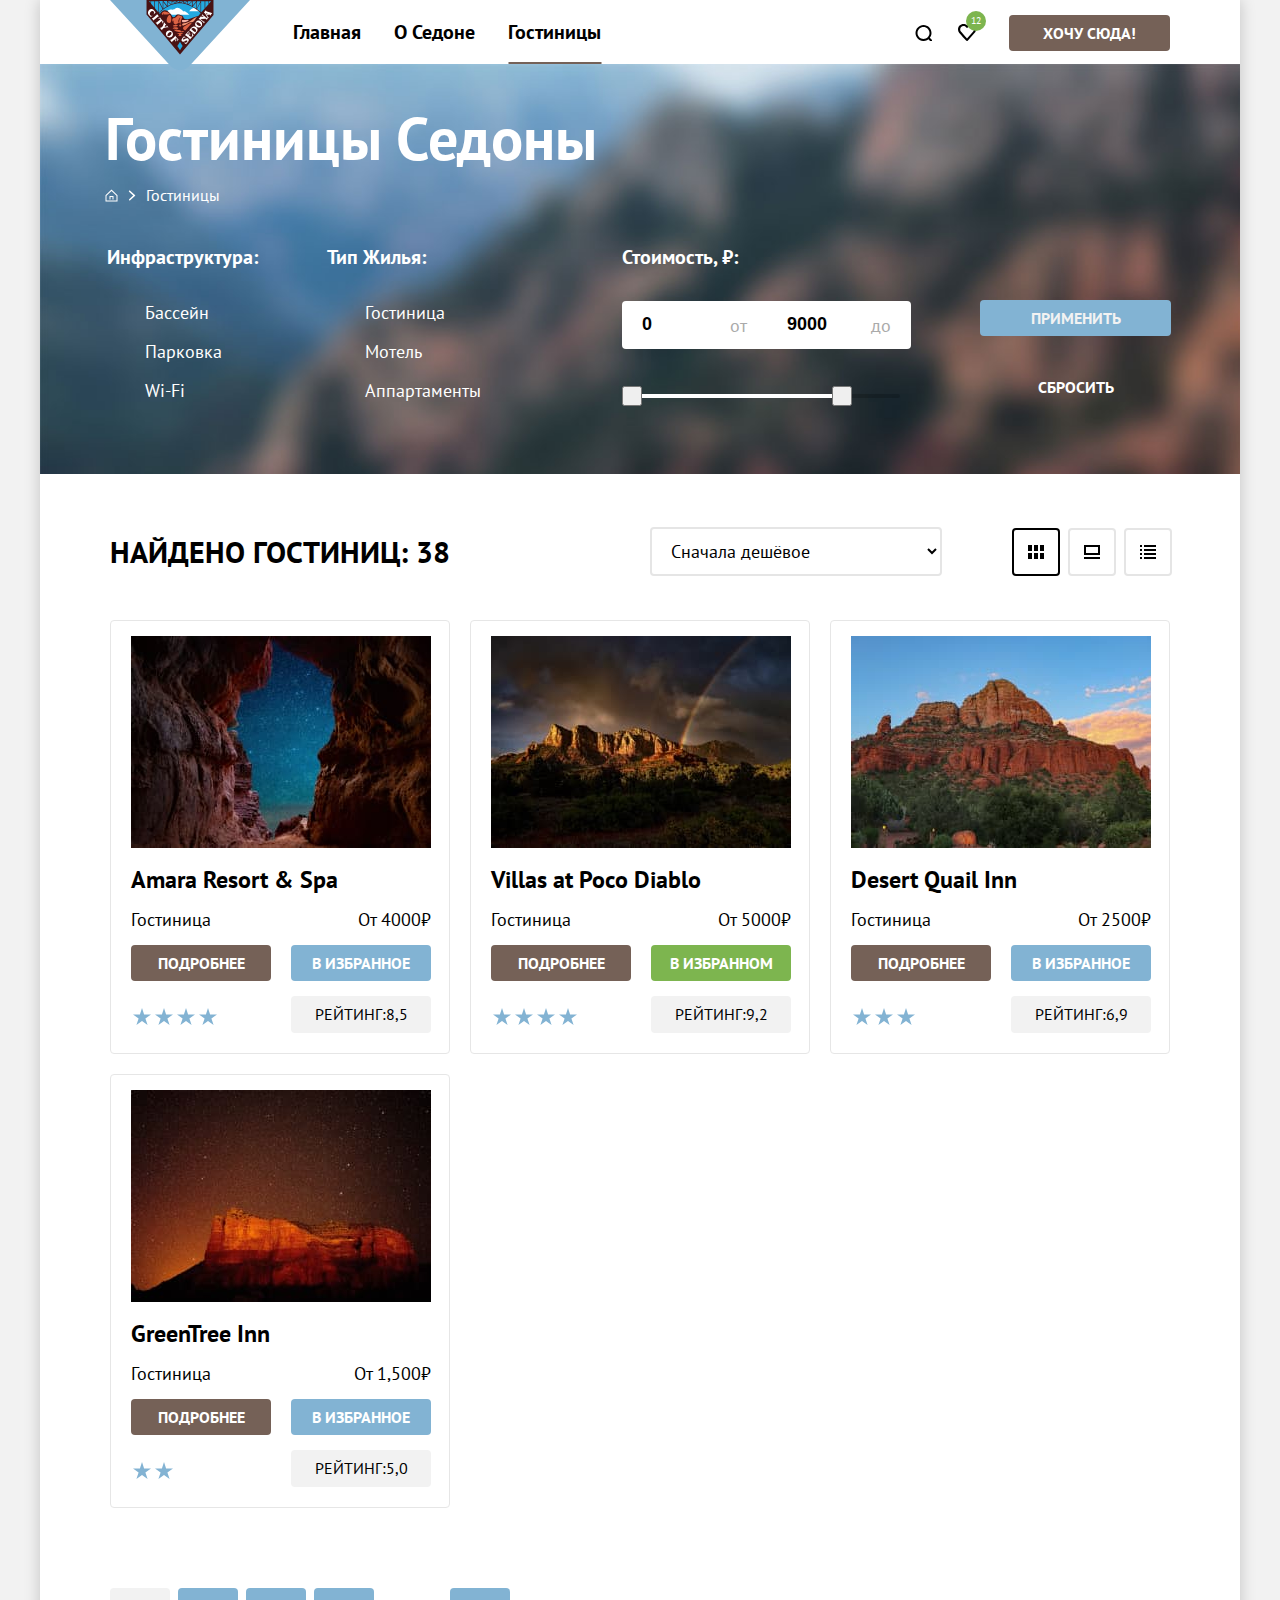
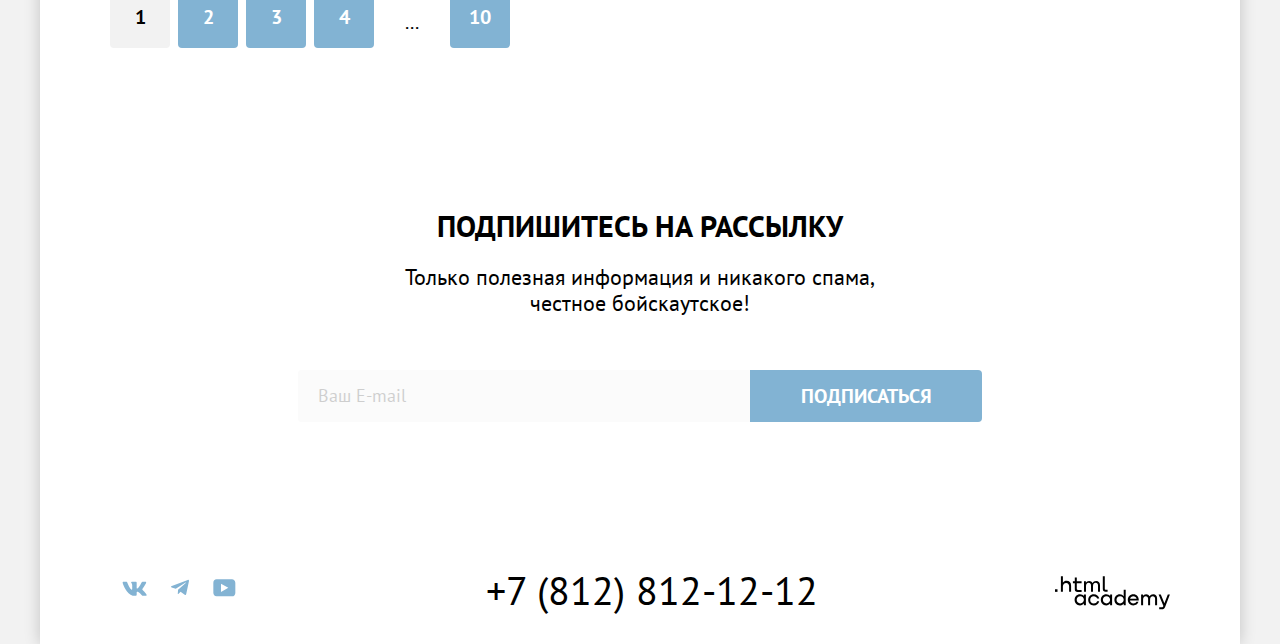
==== commit 93bd770a: "pixel perfect" ====
--- a/catalog.html
+++ b/catalog.html
@@ -117,7 +117,7 @@
                 </li>
 
                 <li class="form_checkbox filters-list-item">
-                  <input id="checkbox-3" type="checkbox" name="radio" value="">
+                  <input id="checkbox-3" type="checkbox" name="radio" value="Wi-Fi">
                   <label for="checkbox-3" class="filter-radio">Wi-Fi</label>
                 </li>
               </ul>
@@ -126,16 +126,16 @@
               <legend class="filters-title">Тип Жилья:</legend>
               <ul class="filters-list">
                 <li class="form_radio filters-list-item">
-                  <input id="radio-1" type="radio" name="radio" value="2" checked>
+                  <input id="radio-1" type="radio" name="radio" value="Гостиница" checked>
                   <label for="radio-1" class="filter-radio">Гостиница</label>
                 </li>
 
                 <li class="form_radio filters-list-item">
-                  <input id="radio-2" type="radio" name="radio" value="2">
+                  <input id="radio-2" type="radio" name="radio" value="Мотель">
                   <label for="radio-2" class="filter-radio">Мотель</label>
                 </li>
                 <li class="form_radio filters-list-item">
-                  <input id="radio-3" type="radio" name="radio" value="3">
+                  <input id="radio-3" type="radio" name="radio" value="Аппартаменты">
                   <label for="radio-3" class="filter-radio">Аппартаменты</label>
                 </li>
               </ul>
@@ -146,8 +146,7 @@
                 <label class="filters-title">Стоимость, <span>₽</span>:</label>
                 <div class="field-price">
                   <label class="label-price"><input class="price-input1" type="text" value="0"><span>от</span></label>
-                  <label class="label-price"><input class="price-input2" type="text"
-                      value="9000"><span>до</span></label>
+                  <label class="label-price"><input class="price-input2" type="text" value="9000"><span>до</span></label>
                 </div>
                 <div class="range">
                   <div class="range-scale">
@@ -174,7 +173,7 @@
           <h2 class="visually-hidden">Каталог гостиниц</h2>
           <div class="catalog-header">
             <p class="hotels-found">Найдено Гостиниц: <output>38</output></p>
-            <select class="select-control" aria-label="Сортировка">
+            <select  class="select-control" aria-label="Сортировка">
               <option value="cheap">Сначала дешёвое</option>
             </select>
             <ul class="catalog-view-buttons">
@@ -297,10 +296,10 @@
         <section class="newsletter newsletter-catalog" data-test="subscribe">
           <h2 class="main-discription">Подпишитесь на рассылку</h2>
           <p class="discription">Только полезная информация и никакого спама, честное бойскаутское!</p>
-          <form class="subscribe-form" action="https://echo.htmlacademy.ru/" method="post">
+          <form  class="subscribe-form" action="https://echo.htmlacademy.ru/" method="post">
             <p>
               <label for="email" class="visually-hidden"></label>
-              <input class="email" type="email" name="email" placeholder="Ваш E-mail" id="email">
+              <input disabled class="email" type="email" name="email" placeholder="Ваш E-mail" id="email">
             </p>
             <button type="submit" class="button-submit">ПОДПИСАТЬСЯ</button>
           </form>
--- a/style/style.css
+++ b/style/style.css
@@ -132,38 +132,39 @@
 
 }
 
-.navigation-link.current-page::after{
-position: absolute;
-content: "";
-width: calc(100% - 20px);
-background-color: #756157;
-height: 2px;
-bottom: 0;
-left: 50%;
-transform: translateX(-50%);
-}
+.navigation-link.current-page::after {
+  position: absolute;
+  content: "";
+  width: calc(100% - 20px);
+  background-color: #756157;
+  height: 2px;
+  bottom: 0;
+  left: 50%;
+  transform: translateX(-50%);
+}
+
 .site-navigation .navigation-item {
   display: flex;
   align-items: center;
-padding-left: 3px;
+  padding-left: 3px;
 }
 
 .site-navigation .navigation-item .navigation-link {
- padding: 20px 10px;
-}
+  padding: 20px 10px;
+}
+
 .site-navigation .navigation-item .navigation-link:hover {
-  border:none;
- }
-
-
-.navigation-link:hover {
-
-}
-
-li.navigation-item{
+  border: none;
+}
+
+
+.navigation-link:hover {}
+
+li.navigation-item {
   display: flex;
   align-items: flex-end;
 }
+
 .site-navigation {
   display: flex;
   flex-wrap: wrap;
@@ -249,9 +250,7 @@
   text-decoration: none;
 }
 
-.nav-user-item{
-
-}
+.nav-user-item {}
 
 /*MAIN*/
 
@@ -282,8 +281,8 @@
   background-image: url("../images/index-background.jpg");
   background-repeat: no-repeat;
   background-size: cover;
-padding-top:50px;
-padding-bottom: 83px;
+  padding-top: 50px;
+  padding-bottom: 83px;
 
 }
 
@@ -291,7 +290,7 @@
   width: 1200px;
   height: 57px;
   position: absolute;
-  top:493px
+  top: 493px
 }
 
 
@@ -318,15 +317,16 @@
   padding-top: 69px;
 
 }
-.advantage-list-title{
-padding-top: 20px;
-}
-
-.advantage-list-title-black{
+
+.advantage-list-title {
+  padding-top: 20px;
+}
+
+.advantage-list-title-black {
   padding-top: 8px;
 }
 
-.advantage-list-title::before{
+.advantage-list-title::before {
   content: "";
   position: absolute;
   display: block;
@@ -334,15 +334,16 @@
   height: 2px;
   background-color: rgba(216, 216, 216, 0.52);
   transform: translate(-50%);
-top:105px;
-left:90px;
-
-}
-.advantage-list-title-black{
+  top: 105px;
+  left: 90px;
+
+}
+
+.advantage-list-title-black {
   position: relative;
 }
 
-.advantage-list-title-black:before{
+.advantage-list-title-black:before {
   content: "";
   position: absolute;
   display: block;
@@ -350,8 +351,8 @@
   height: 2px;
   background-color: rgba(0, 0, 0, 0.256);
   transform: translate(-50%);
-top:95px;
-left:87px;
+  top: 95px;
+  left: 87px;
 }
 
 .advantages-list {
@@ -390,7 +391,7 @@
 
 .advantage p {
   justify-self: center;
-margin-top: 30px;
+  margin-top: 30px;
 }
 
 .advantages-list-item h3 {
@@ -424,10 +425,12 @@
   width: 230px;
 
 }
+
 .advantages-list-item p {
   padding-top: 15px;
 }
-.advantages-list-item h3{
+
+.advantages-list-item h3 {
   padding-top: 20px;
 }
 
@@ -471,7 +474,7 @@
 
 .service h3 {
   text-align: center;
- padding-top: 163px;
+  padding-top: 163px;
   padding-bottom: 10px;
 }
 
@@ -662,6 +665,8 @@
 
 }
 
+
+
 .email:hover {
   background-color: rgba(230, 230, 230, 1);
 }
@@ -673,6 +678,11 @@
 ::placeholder {
   color: #000000;
   opacity: 60%;
+}
+
+.email:disabled {
+  color: #000000;
+  opacity: 0.3;
 }
 
 /*подвал*/
@@ -691,7 +701,7 @@
   align-items: center;
   max-width: 150px;
   flex-wrap: wrap;
-row-gap:10px;
+  row-gap: 10px;
 }
 
 .phone {
@@ -708,7 +718,7 @@
 
 .academy-logo {
   margin-left: auto;
-padding-top: 10px;
+  padding-top: 10px;
 }
 
 .academy-logo:hover .nav-icon {
@@ -786,28 +796,31 @@
 
 .filter-span::before {
   content: "";
-	display: inline-block;
-	width: 17px;
-	height: 18px;
-	position: absolute;
-	left: 0;
-	bottom: 1px;
+  display: inline-block;
+  width: 17px;
+  height: 18px;
+  position: absolute;
+  left: 0;
+  bottom: 1px;
   background-image: url("../images/advanteges-1.jpg");
 
   background-position: 100%;
 }
 
-.filter-span::before{
-  width:20px;
+.filter-span::before {
+  width: 20px;
   height: 20px;
   content: '';
   display: inline-block;
   width: 100%;
   height: 100%;
   border-radius: 50%;
-  background: green; /* Задаем цвет для отображения активной кнопки. */
-  opacity: 0; /* Сначала скрываем кнопку. */
-  transition: opacity 0.3s; /* Устанавливаем плавное изменение непрозрачности. */
+  background: green;
+
+  opacity: 0;
+  /* Сначала скрываем кнопку. */
+  transition: opacity 0.3s;
+
 }
 
 .promo-icons-item {
@@ -863,7 +876,7 @@
 
 
 .filters-list-item input[type=radio] {
-	display: none;
+  display: none;
 }
 
 .filter-span {
@@ -871,7 +884,7 @@
   display: inline-block;
   user-select: none;
   cursor: pointer;
-	position: relative;
+  position: relative;
 }
 
 
@@ -896,7 +909,7 @@
   display: flex;
   flex-wrap: wrap;
   padding: 0;
-padding-left: 80px;
+  padding-left: 80px;
 
 }
 
@@ -997,7 +1010,7 @@
 
 .catalog {
   padding-left: 70px;
-  padding-top:30px
+  padding-top: 30px
 }
 
 .hotels-found {
@@ -1023,7 +1036,7 @@
   line-height: 21px;
   text-align: left;
   margin-right: 70px;
-padding-left: 15px;
+  padding-left: 15px;
 
 }
 
@@ -1158,33 +1171,35 @@
   object-fit: contain;
   padding-bottom: 1px;
   justify-content: center;
-box-sizing: content-box;
-width: 300px;
-height: 212px;
-padding-bottom: 18px;
-}
-
-
-.catalog-cards-rating{
+  box-sizing: content-box;
+  width: 300px;
+  height: 212px;
+  padding-bottom: 18px;
+}
+
+
+.catalog-cards-rating {
   grid-column: 1/2;
   grid-row: 4/5;
 
 }
-.catalog-carsd-rating-stars{
-  display: flex;
-list-style: none;
-align-items: center;
-padding: 0;
-margin: 0;
-padding-top: 10px ;
-}
-.catalog-cards-rating-stars-item{
-padding: 2px 2px;
+
+.catalog-carsd-rating-stars {
+  display: flex;
+  list-style: none;
+  align-items: center;
+  padding: 0;
+  margin: 0;
+  padding-top: 10px;
+}
+
+.catalog-cards-rating-stars-item {
+  padding: 2px 2px;
 }
 
 .catalog-list-item {
   border-radius: 4px;
-  border: 1px solid  #E6E6E6 ;
+  border: 1px solid #E6E6E6;
   padding: 0;
   margin: 0;
   display: grid;
@@ -1278,9 +1293,7 @@
   background-color: rgba(97, 80, 72, 1);
 }
 
-.star {
-
-}
+.star {}
 
 .favorites-button {
   width: 140px;
@@ -1431,6 +1444,22 @@
   line-height: 133%;
   border: none;
 }
+.price-input1:disabled {
+color: rgba(0, 0, 0, 0.3);
+}
+
+.price-input1:focus {
+  border: 2px solid #82b3d3;
+  padding:10px 18px;
+
+}
+
+.price-input2:focus{
+  border: 2px solid #82b3d3;
+  padding:10px 18px;
+
+}
+
 
 .price-input2 {
   border-radius: 0 4px 4px 0;
@@ -1439,19 +1468,22 @@
   font-weight: 700;
   font-size: 18px;
   line-height: 133%;
-  border: none;;
-  outline: 0 ;
+  border: none;
+  ;
+  outline: 0;
   box-shadow: none;
 }
+.price-input2:disabled {
+  color: rgba(0, 0, 0, 0.3);
+}
 
 input:focus {
-  outline: 0 ;
-}
-
-select:focus{
-
-    outline: 0 ;
-
+  outline: 0;
+}
+
+select:focus {
+
+  outline: 0;
 }
 
 
@@ -1493,10 +1525,10 @@
 
 .modal-auth {
 
-padding-left: 70px;
-padding-right:50px ;
-padding-bottom: 64px;
-padding-top: 34px;
+  padding-left: 70px;
+  padding-right: 50px;
+  padding-bottom: 64px;
+  padding-top: 34px;
 }
 
 
@@ -1516,12 +1548,13 @@
 
 
 
-.modal-close-button:active{
-  .close-svg{
+.modal-close-button:active {
+  .close-svg {
     opacity: 0.3;
   }
 }
-.modal-close-button:focus{
+
+.modal-close-button:focus {
   border: solid 3px #82B3D3;
 }
 
@@ -1534,7 +1567,7 @@
   line-height: 24px;
   text-align: left;
   color: rgba(0, 0, 0, 1);
-padding-right: 20px;
+  padding-right: 20px;
 
 }
 
@@ -1563,13 +1596,15 @@
   cursor: pointer;
 }
 
-.modal-search:hover{
-background-color: rgba(104, 162, 202, 1);
-}
-.modal-search:active{
-color:rgba(255, 255, 255, 0.5);
-}
-.modal-search:focus{
+.modal-search:hover {
+  background-color: rgba(104, 162, 202, 1);
+}
+
+.modal-search:active {
+  color: rgba(255, 255, 255, 0.5);
+}
+
+.modal-search:focus {
   background-color: rgba(104, 162, 202, 1);
 }
 
@@ -1611,7 +1646,7 @@
 .children {
   display: flex;
   width: auto;
-position: relative;
+  position: relative;
 }
 
 .adults {
@@ -1624,7 +1659,7 @@
 
 .warning {
   display: block;
-padding-top: 4px;
+  padding-top: 4px;
   font-size: 16px;
   font-weight: 400;
   line-height: 21px;
@@ -1644,23 +1679,23 @@
   cursor: pointer;
 }
 
-.plus:hover{
-  .plus-svg{
-  fill: #000000;
-  opacity: 1;
+.plus:hover {
+  .plus-svg {
+    fill: #000000;
+    opacity: 1;
   }
 }
 
-.plus:active{
-  .plus-svg{
+.plus:active {
+  .plus-svg {
     opacity: 0.3;
   }
 }
 
 
 
-.plus:focus{
-border: solid #82B3D3 2px;
+.plus:focus {
+  border: solid #82B3D3 2px;
 }
 
 
@@ -1672,24 +1707,25 @@
   background-color: rgba(242, 242, 242, 1);
   margin-left: -2px;
   border-radius: 0px 4px 4px 4px;
-cursor: pointer;
-padding: 0;
-}
-
-.minus:hover{
-  .minus-svg{
+  cursor: pointer;
+  padding: 0;
+}
+
+.minus:hover {
+  .minus-svg {
     fill: #000000;
   }
 }
 
-.minus:active{
-  .minus-svg{
+.minus:active {
+  .minus-svg {
     opacity: 0.3;
   }
 }
-.minus:focus{
+
+.minus:focus {
   border: solid #82B3D3 2px;
-  }
+}
 
 .number {
   display: flex;
@@ -1704,37 +1740,38 @@
   padding-right: 10px;
 }
 
-.departure-field{
+.departure-field {
   padding-bottom: 23px;
 }
-.modal-free{
+
+.modal-free {
 
   display: block;
   text-align: center;
-padding-top: 4px;
-font-size: 16px;
-font-weight: 400;
-line-height: 21px;
-padding-left: 50px;
-
-
-}
-
-.counter-field{
-  border: none;
-  display: flex;
-padding-left: 0px;
-align-content: center;
-padding-bottom: 40px;
-}
-
-
-.counter-title{
+  padding-top: 4px;
+  font-size: 16px;
+  font-weight: 400;
+  line-height: 21px;
+  padding-left: 50px;
+
+
+}
+
+.counter-field {
+  border: none;
+  display: flex;
+  padding-left: 0px;
+  align-content: center;
+  padding-bottom: 40px;
+}
+
+
+.counter-title {
   padding-right: 46px;
   padding-bottom: 10px;
 }
 
-.children-title{
+.children-title {
   display: flex;
   align-items: center;
   padding-right: 86px;
@@ -1742,13 +1779,16 @@
 
 
 
-.modal-input-small {outline: 0 !important;}
+.modal-input-small {
+  outline: 0 !important;
+}
 
 
 input[type="number"]::-webkit-outer-spin-button,
 input[type="number"]::-webkit-inner-spin-button {
   -webkit-appearance: none;
 }
+
 input[type='number'],
 input[type="number"]:hover,
 input[type="number"]:focus {
@@ -1761,41 +1801,41 @@
   background-repeat: no-repeat;
   background-position: center;
   background-color: #82b3d3;
-width: 26px;
-height: 26px;
-border: none;
-border-radius: 20px;
-margin-left:10px;
-cursor: pointer;
-position: absolute;
-top:-40px;
-left: 105px;
-}
-
-
-.close-botton:hover{
+  width: 26px;
+  height: 26px;
+  border: none;
+  border-radius: 20px;
+  margin-left: 10px;
+  cursor: pointer;
+  position: absolute;
+  top: -40px;
+  left: 105px;
+}
+
+
+.close-botton:hover {
   opacity: 0.5;
 }
 
-.tooltip-text{
-font-family: PT Sans;
-font-size: 16px;
-font-weight: 400;
-line-height: 20px;
-text-align: left;
-font-weight: normal;
-text-transform: none;
-padding: 5px 8px;
-border-radius: 8px;
-display: block;
-background-color: rgba(51, 51, 51, 1);
-color: rgba(255, 255, 255, 1);
-padding: 15px 18px;
-display: none;
-}
-
-.warning-icon:hover{
-  .tooltip-text{
+.tooltip-text {
+  font-family: PT Sans;
+  font-size: 16px;
+  font-weight: 400;
+  line-height: 20px;
+  text-align: left;
+  font-weight: normal;
+  text-transform: none;
+  padding: 5px 8px;
+  border-radius: 8px;
+  display: block;
+  background-color: rgba(51, 51, 51, 1);
+  color: rgba(255, 255, 255, 1);
+  padding: 15px 18px;
+  display: none;
+}
+
+.warning-icon:hover {
+  .tooltip-text {
     display: block;
   }
 }
@@ -1806,7 +1846,7 @@
 }
 
 
-.tooltip{
+.tooltip {
   width: 256px;
   height: 152px;
   position: absolute;
@@ -1827,69 +1867,88 @@
 }
 
 
-.filter-radio{
-  margin-left:15px;
+.filter-radio {
+  margin-left: 15px;
 }
 
 .form_radio input[type=radio] {
-	display: none;
+  display: none;
 }
 
 
 .form_radio label {
-	display: inline-block;
-	cursor: pointer;
-	position: relative;
-	padding-left: 25px;
-	margin-right: 0;
-	line-height: 18px;
-	user-select: none;
-}
+  display: inline-block;
+  cursor: pointer;
+  position: relative;
+  padding-left: 25px;
+  margin-right: 0;
+  line-height: 18px;
+  user-select: none;
+}
+
 .form_radio label:before {
-	content: "";
-	display: inline-block;
-	position: absolute;
-	left: -10px;
-	top: 0px;
-	background: url("../images/radio-box.png") 0 0 no-repeat;
+  content: "";
+  display: inline-block;
+  position: absolute;
+  left: -11px;
+  top: 0px;
+  background: url("../images/radio-box.png") 0 0 no-repeat;
+  width: 24px;
+  height: 24px;
+}
+
+/* Checked */
+.form_radio input[type=radio]:checked + label:before {
+  background: url("../images/radio-checked.png") 0 0 no-repeat;
+}
+
+.form_radio input[type=radio]:hover + label:before {
+  opacity: 0.3;
+}
+
+.form_checkbox input[type=checkbox]:hover + label:before {
+  opacity: 0.3;
+}
+
+.form_checkbox input[type=checkbox]:focus + label:before {
+  border: solid 2px #82B3D3;
+  border-radius: 20%;
+  background-color: #FFFFFF;
+}
+.form_checkbox input[type=radio]:focus + label:before {
+  border: solid 2px #82B3D3;
+  border-radius: 50%;
+  background-color: #FFFFFF;
+}
+
+.form_checkbox input[type=checkbox] {
+  display: none;
+}
+
+.form_checkbox input[type=checkbox]:checked + label:before {
+  background: url("../images/checkbox-box-checked.png") 0 0 no-repeat;
+}
+
+
+
+
+.form_checkbox label:before {
+  content: "";
+  display: inline-block;
+  position: absolute;
+  left: -10px;
+  top: 0px;
+  background: url("../images/checkbox-box.png") 0 0 no-repeat;
   width: 23px;
   height: 23px;
 }
 
-/* Checked */
-.form_radio input[type=radio]:checked + label:before {
-	background: url("../images/radio-checked.png") 0 0 no-repeat;
-}
-
-
-
-
-.form_checkbox input[type=checkbox] {
-	display: none;
-}
-
-.form_checkbox input[type=checkbox]:checked + label:before {
-	background: url("../images/checkbox-box-checked.png") 0 0 no-repeat;
-}
-
-
-.form_checkbox label:before {
-	content: "";
-	display: inline-block;
-	position: absolute;
-	left: -10px;
-	top: 0px;
-	background: url("../images/checkbox-box.png") 0 0 no-repeat;
-  width: 23px;
-  height: 23px;
-}
-
 .form_checkbox label {
-	display: inline-block;
-	cursor: pointer;
-	position: relative;
-	padding-left: 25px;
-	margin-right: 0;
-	line-height: 18px;
-	user-select: none;
-}
+  display: inline-block;
+  cursor: pointer;
+  position: relative;
+  padding-left: 25px;
+  margin-right: 0;
+  line-height: 18px;
+  user-select: none;
+}
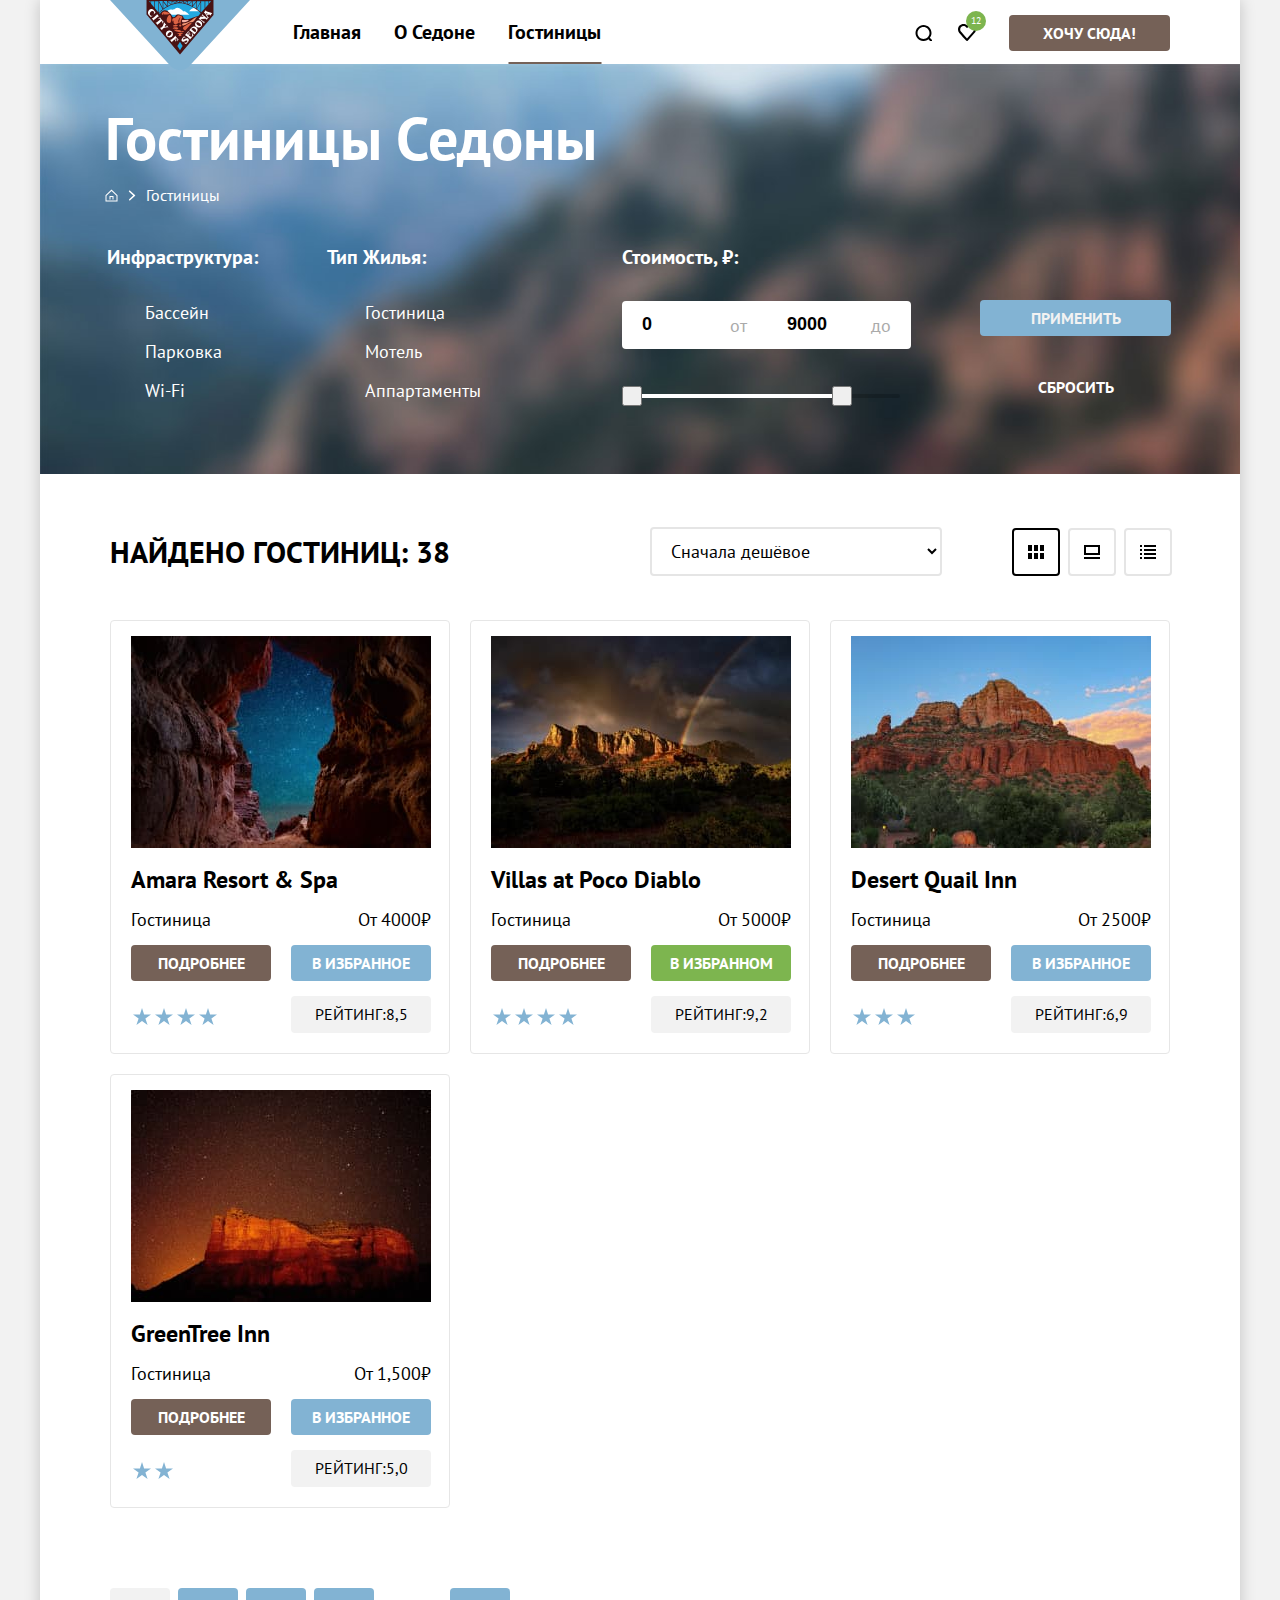
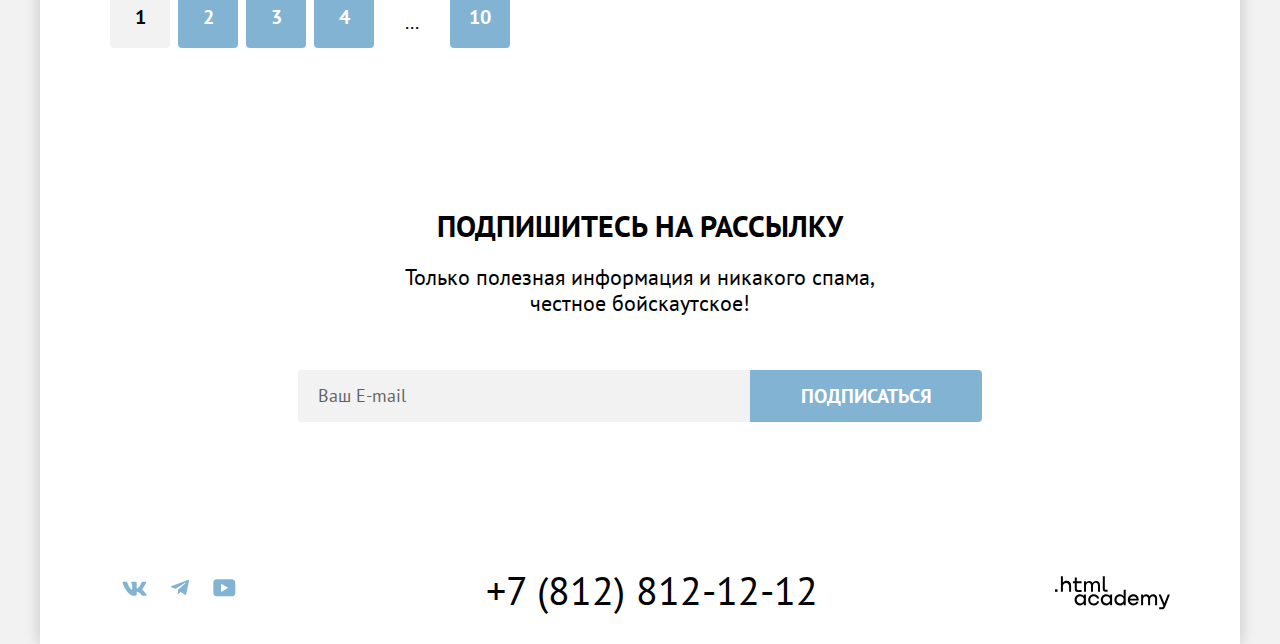
==== commit caa78771: "Add files via upload" ====
--- a/catalog.html
+++ b/catalog.html
@@ -299,7 +299,7 @@
           <form  class="subscribe-form" action="https://echo.htmlacademy.ru/" method="post">
             <p>
               <label for="email" class="visually-hidden"></label>
-              <input disabled class="email" type="email" name="email" placeholder="Ваш E-mail" id="email">
+              <input  class="email" type="email" name="email" placeholder="Ваш E-mail" id="email">
             </p>
             <button type="submit" class="button-submit">ПОДПИСАТЬСЯ</button>
           </form>
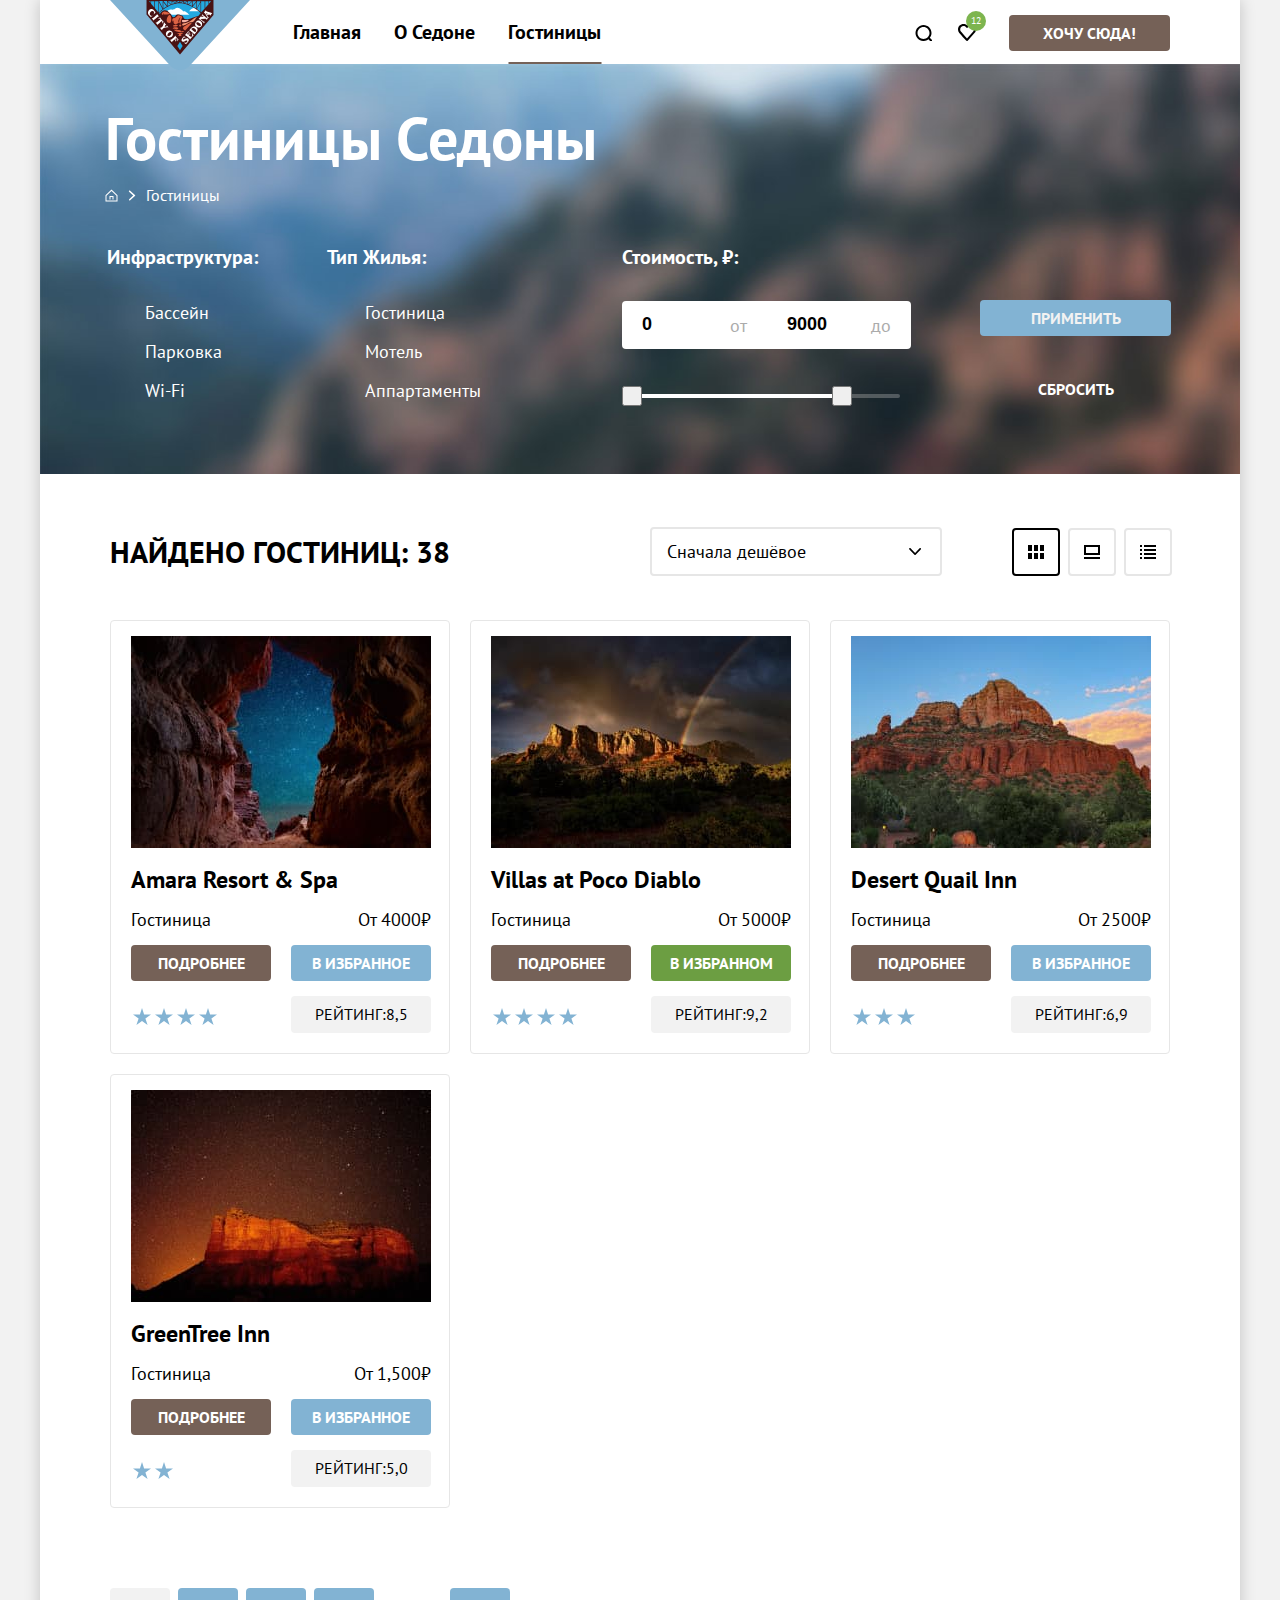
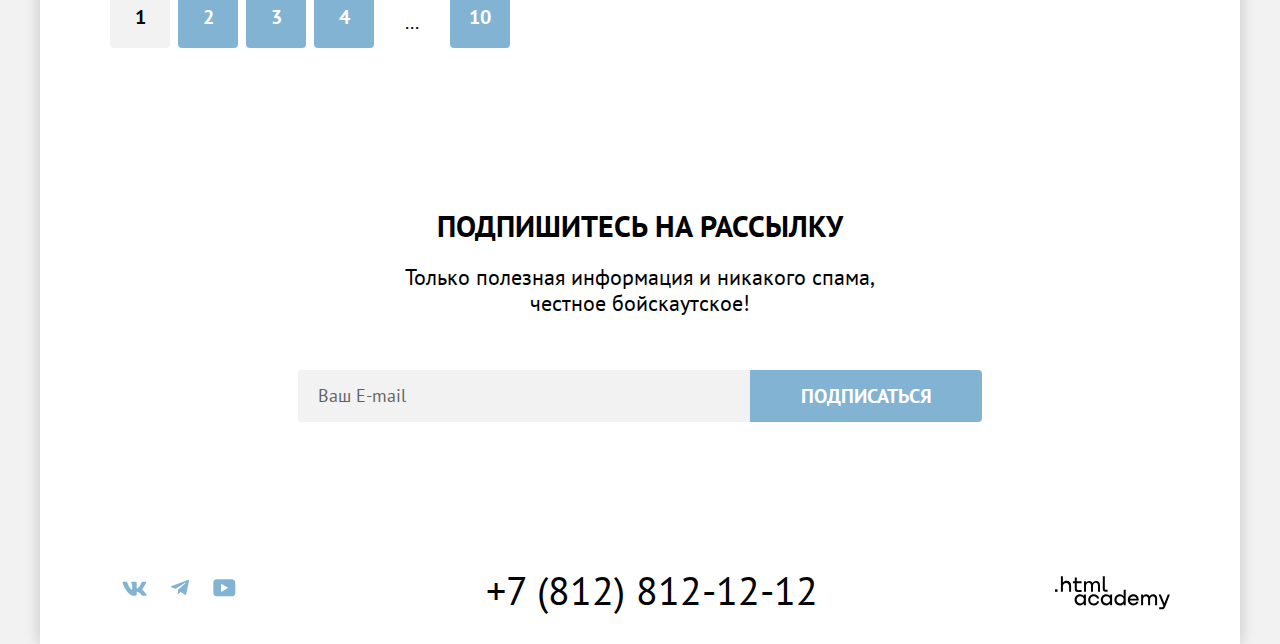
==== commit 2773c6ab: "Add files via upload" ====
--- a/catalog.html
+++ b/catalog.html
@@ -107,17 +107,17 @@
               <legend class="filters-title">Инфраструктура:</legend>
               <ul class="filters-list">
                 <li class="form_checkbox filters-list-item">
-                  <input id="checkbox-1" type="checkbox" name="radio" value="Бассейн" checked>
+                  <input class="visually-hidden" id="checkbox-1" type="checkbox" name="radio" value="Бассейн" checked>
                   <label for="checkbox-1" class="filter-radio">Бассейн</label>
                 </li>
 
                 <li class="form_checkbox filters-list-item">
-                  <input id="checkbox-2" type="checkbox" name="radio" value="Парковка" checked>
+                  <input class="visually-hidden" id="checkbox-2" type="checkbox" name="radio" value="Парковка" checked>
                   <label for="checkbox-2" class="filter-radio">Парковка</label>
                 </li>
 
                 <li class="form_checkbox filters-list-item">
-                  <input id="checkbox-3" type="checkbox" name="radio" value="Wi-Fi">
+                  <input class="visually-hidden" id="checkbox-3" type="checkbox" name="radio" value="Wi-Fi">
                   <label for="checkbox-3" class="filter-radio">Wi-Fi</label>
                 </li>
               </ul>
@@ -178,16 +178,16 @@
             </select>
             <ul class="catalog-view-buttons">
               <li class="catalog-view-item">
-                <a href="catalog.html?view=card" class=" catalog-view catalog-view-button-table active" type="button">
+                <a href="catalog.html?view=card" class=" catalog-view catalog-view-button-table active" >
                   <span class="visually-hidden">Показать таблицей</span></a>
               </li>
               <li class="catalog-view-item">
-                <a href="catalog.html?view=tile" class="catalog-view card-view-button-slider " type="button"><span
+                <a href="catalog.html?view=tile" class="catalog-view card-view-button-slider "><span
                     class="visually-hidden">Показать
                     слайдами</span></a>
               </li>
               <li class="catalog-view-item">
-                <a href="catalog.html?view=list" class=" catalog-view card-view-button-list " type="button"><span
+                <a href="catalog.html?view=list" class=" catalog-view card-view-button-list " ><span
                     class="visually-hidden">Показать
                     списком</span></a>
               </li>
@@ -205,6 +205,7 @@
               <button class="favorites-button" type="button" name="button">В ИЗБРАННОЕ</button>
               <div class="catalog-cards-rating">
                 <ul class="catalog-carsd-rating-stars list-reset star" aria-hidden="true">
+                  <span class="visually-hidden">Оценка отеля 4 зведы</span>
                   <li class="catalog-cards-rating-stars-item"> <img src="images/star.svg" alt=""></li>
                   <li class=" catalog-cards-rating-stars-item"><img src="images/star.svg" alt=""></li>
                   <li class=" catalog-cards-rating-stars-item"><img src="images/star.svg" alt=""></li>
@@ -224,6 +225,7 @@
               <a href="#" class="more">ПОДРОБНЕЕ</a>
               <button class="favorites-button active-favorites" type="button" name="button">В ИЗБРАННОМ</button>
               <div class="catalog-cards-rating">
+                <span class="visually-hidden">Оценка отеля 4 зведы</span>
                 <ul class="catalog-carsd-rating-stars list-reset star" aria-hidden="true">
                   <li class="catalog-cards-rating-stars-item"> <img src="images/star.svg" alt=""></li>
                   <li class=" catalog-cards-rating-stars-item"><img src="images/star.svg" alt=""></li>
@@ -244,6 +246,7 @@
               <a href="#" class="more">ПОДРОБНЕЕ</a>
               <button class="favorites-button" type="button" name="button">В ИЗБРАННОЕ</button>
               <div class="catalog-cards-rating">
+                <span class="visually-hidden">Оценка отеля 3 зведы</span>
                 <ul class="catalog-carsd-rating-stars list-reset star" aria-hidden="true">
                   <li class="catalog-cards-rating-stars-item"> <img src="images/star.svg" alt=""></li>
                   <li class=" catalog-cards-rating-stars-item"><img src="images/star.svg" alt=""></li>
@@ -262,6 +265,7 @@
               <p><a href="#" class="more">ПОДРОБНЕЕ</a></p>
               <button class="favorites-button" type="button" name="button">В ИЗБРАННОЕ</button>
               <div class="catalog-cards-rating">
+                <span class="visually-hidden">Оценка отеля 2 зведы</span>
                 <ul class="catalog-carsd-rating-stars list-reset star" aria-hidden="true">
                   <li class=" catalog-cards-rating-stars-item"><img src="images/star.svg" alt=""></li>
                   <li class=" catalog-cards-rating-stars-item"><img src="images/star.svg" alt=""></li>
@@ -285,7 +289,7 @@
                 <a class="pagination-link" href="#">4</a>
               </li>
               <li class="pagination-item more-pagination">
-                <a class="pagination-link" href="#">...</a>
+                <a class="pagination-link">...</a>
               </li>
               <li class="pagination-item">
                 <a class="pagination-link" href="#">10</a>
--- a/style/style.css
+++ b/style/style.css
@@ -158,7 +158,6 @@
 }
 
 
-.navigation-link:hover {}
 
 li.navigation-item {
   display: flex;
@@ -170,7 +169,7 @@
   flex-wrap: wrap;
   column-gap: 10px;
   position: relative;
-  row-gap: 200px;
+  row-gap: 10px;
   max-width: 550px;
 }
 
@@ -223,7 +222,7 @@
 }
 
 .search-button:active {
-  color: hsla(0, 0%, 100%, 0.319);
+  color: rgba(255, 255, 255, 0.319);
 }
 
 .search-button:focus {
@@ -235,7 +234,7 @@
 }
 
 .nav-button:active {
-  color: hsla(0, 0%, 100%, 0.319);
+  color: rgba(255, 255, 255, 0.319);
 }
 
 .nav-button:focus {
@@ -250,7 +249,6 @@
   text-decoration: none;
 }
 
-.nav-user-item {}
 
 /*MAIN*/
 
@@ -283,18 +281,20 @@
   background-size: cover;
   padding-top: 50px;
   padding-bottom: 83px;
-
-}
-
-.hero-bottom {
-  width: 1200px;
+  position: relative;
+
+}
+
+.hero::before {
+  content: "";
+  display: block;
+  background-image: url("../images/hero-bottom.svg");
+  position: absolute;
+  width: 100%;
   height: 57px;
-  position: absolute;
-  top: 493px
-}
-
-
-
+  bottom: 0;
+
+}
 
 /*вторая секция*/
 
@@ -374,8 +374,6 @@
 
 }
 
-
-
 .special-advantages h3 {
   font-size: 24px;
   font-weight: 700;
@@ -548,7 +546,7 @@
   background-color: #756157;
   text-decoration: none;
   width: 376px;
-  padding: 10px;
+  padding: 8px;
   font-size: 20px;
   font-weight: 700;
   line-height: 36px;
@@ -557,6 +555,7 @@
   margin: 0 auto;
   margin-bottom: 96px;
   cursor: pointer;
+
 }
 
 .reservation {
@@ -566,7 +565,7 @@
 .reservation p {
   width: 592px;
   text-align: center;
-  padding-bottom: 50px;
+  padding-bottom: 54px;
 }
 
 .reservation .main-discription {
@@ -575,10 +574,7 @@
   padding-bottom: 20px;
 }
 
-
 /*подпишись на рассылку*/
-
-
 
 .newsletter {
 
@@ -589,12 +585,13 @@
   flex-direction: column;
   justify-content: center;
   align-items: center;
-  padding-top: 160px;
+  padding-top: 97px;
   padding-bottom: 104px;
 }
 
 .newsletter-catalog {
   background-image: none;
+  padding-top: 160px;
 }
 
 .newsletter .main-discription {
@@ -627,15 +624,15 @@
 }
 
 .button-submit:hover {
-  background-color: hsl(204, 48%, 60%);
+  background-color: #68a3ca;
 }
 
 .button-submit:active {
-  color: hsla(0, 0%, 100%, 0.315);
+  color: rgba(255, 255, 255, 0.315);
 }
 
 .button-submit:focus {
-  background-color: hsl(204, 48%, 60%);
+  background-color: #68a3ca;
 }
 
 .subscribe-form {
@@ -662,17 +659,14 @@
   padding-left: 20px;
   outline: 0;
   outline-offset: 0;
-
-}
-
-
+}
 
 .email:hover {
-  background-color: rgba(230, 230, 230, 1);
+  background-color: #e6e6e6;
 }
 
 .email:focus {
-  border: solid 2px rgba(131, 179, 211, 1);
+  border: solid 2px #83b3d3;
 }
 
 ::placeholder {
@@ -722,7 +716,7 @@
 }
 
 .academy-logo:hover .nav-icon {
-  fill: rgba(117, 97, 87, 1);
+  fill: #756157;
 }
 
 
@@ -731,7 +725,7 @@
 }
 
 .academy-logo:focus .nav-icon {
-  fill: rgba(117, 97, 87, 1);
+  fill: #756157;
 }
 
 
@@ -744,7 +738,8 @@
 }
 
 .nav-icon:focus {
-  fill: rgba(104, 162, 202, 1);
+  fill: #68a2ca;
+  opacity: 50%;
 }
 
 .nav-icon:active {
@@ -815,10 +810,7 @@
   width: 100%;
   height: 100%;
   border-radius: 50%;
-  background: green;
-
   opacity: 0;
-  /* Сначала скрываем кнопку. */
   transition: opacity 0.3s;
 
 }
@@ -835,7 +827,7 @@
 }
 
 .promo-icons-item:focus {
-  color: rgba(255, 255, 255, 1);
+  color: #ffffff;
 }
 
 .promo-icons-item:active {
@@ -854,7 +846,7 @@
   font-size: 60px;
   font-weight: 700;
   text-align: left;
-  color: #FFFFFF;
+  color: #ffffff;
   margin: 0;
   line-height: 78px;
   padding-bottom: 8px;
@@ -866,14 +858,12 @@
   line-height: 24px;
   text-align: left;
   padding-bottom: 32px;
-
 }
 
 .filters-list-item:not(:last-child) {
   margin-bottom: 16px;
 
 }
-
 
 .filters-list-item input[type=radio] {
   display: none;
@@ -897,8 +887,6 @@
   padding: 0;
 }
 
-
-
 .price-input {
   width: 143px;
 }
@@ -937,7 +925,7 @@
   right: 20px;
   top: 50%;
   transform: translateY(-50%);
-  color: #aaa;
+  color: #ababab;
 }
 
 .field-price {
@@ -953,34 +941,32 @@
   padding: 8px 50px 8px 50px;
   gap: 10px;
   border-radius: 4px;
-  background-color: #82b3d3;
-  border: none;
-  color: #F2F2F2;
+  background-color: hsl(204, 48%, 67%);
+  border: none;
+  color: #f2f2f2;
   font-size: 16px;
   font-weight: 700;
   line-height: 20px;
   text-align: center;
   cursor: pointer;
   text-transform: uppercase;
-  margin-bottom: 40px;
+  margin-bottom: 35px;
   font-family: inherit;
-
-}
-
+}
 
 .filters-submit-button:hover {
-  background-color: hsl(204, 48%, 60%);
+  background-color: #68a3ca;
 }
 
 .filters-submit-button:active {
-  color: hsla(0, 0%, 100%, 0.315);
-}
-
+  color: rgba(255, 255, 255, 0.315);
+}
 
 .filters-button-reset {
+  padding: 8px 50px 8px 50px;
   font-size: 16px;
   font-weight: 700;
-  color: #FFFFFF;
+  color: #ffffff;
   border: none;
   background-color: transparent;
   cursor: pointer;
@@ -998,7 +984,7 @@
 }
 
 .filters-button-reset:focus {
-  border: solid 2px rgba(131, 179, 211, 1);
+  opacity: 60%;
 }
 
 /*каталог отелей*/
@@ -1028,7 +1014,7 @@
   width: 292px;
   height: 49px;
   border-radius: 4px;
-  border: solid 2px #e5e5e5;
+  border: solid 2px #e6e6e6;
   background-image: none;
   font-family: PT Sans;
   font-size: 18px;
@@ -1037,7 +1023,12 @@
   text-align: left;
   margin-right: 70px;
   padding-left: 15px;
-
+  -webkit-appearance: none;
+  -moz-appearance: none;
+  appearance: none;
+  background-image: url(../images/select-svg.svg);
+  background-repeat: no-repeat;
+  background-position: 257px;
 }
 
 /* Range */
@@ -1046,7 +1037,7 @@
   position: relative;
   height: 4px;
   margin-bottom: 16px;
-  background-color: hsla(0, 0%, 0%, 0.186);
+  background-color: rgba(176, 176, 176, 0.38);
   border-radius: 2px;
   margin-top: 40px;
 }
@@ -1063,12 +1054,12 @@
   left: 0px;
 }
 
-.renge {}
+
 
 .range-bar {
   position: absolute;
   height: 4px;
-  background-color: #FFFFFF;
+  background-color: #ffffff;
 }
 
 
@@ -1084,16 +1075,16 @@
 }
 
 .select-control:hover {
-  border: solid 2px rgba(104, 162, 202, 1)
+  border: solid 2px #68a2ca
 }
 
 .select-control:focus {
-  border: solid 2px rgba(104, 162, 202, 1)
+  border: solid 2px #68a2ca
 }
 
 .select-control:disabled {
-  border: solid 2px rgba(0, 0, 0, 0.3);
-  color: #e5e5e5;
+  border: solid 2px #0000004d;
+  color: #e6e6e6;
   ;
 }
 
@@ -1108,7 +1099,7 @@
 .catalog-view {
   width: 48px;
   height: 48px;
-  border: solid 2px #E5E5E5;
+  border: solid 2px #e6e6e6;
   border-radius: 4px;
   background-color: transparent;
   display: block;
@@ -1119,7 +1110,7 @@
 }
 
 .catalog-view:focus {
-  border: solid 2px rgba(104, 162, 202, 1);
+  border: solid 2px #68a2ca;
 }
 
 .catalog-view.active {
@@ -1199,7 +1190,7 @@
 
 .catalog-list-item {
   border-radius: 4px;
-  border: 1px solid #E6E6E6;
+  border: 1px solid #e6e6e6;
   padding: 0;
   margin: 0;
   display: grid;
@@ -1210,8 +1201,6 @@
   padding-top: 15px;
 }
 
-
-
 .catalog-table {
   display: grid;
   grid-template-columns: 120px 120px;
@@ -1219,8 +1208,6 @@
   width: 300px;
   grid-row-gap: 20px;
 }
-
-
 
 .hotel-type {
   font-size: 18px;
@@ -1265,7 +1252,7 @@
 }
 
 .catalog-list .more {
-  color: #FFFFFF;
+  color: #ffffff;
   width: 140px;
   height: 36px;
   border-radius: 4px;
@@ -1282,7 +1269,7 @@
 
 
 .more:hover {
-  background-color: rgba(97, 80, 72, 1);
+  background-color: #615048;
 }
 
 .more:active {
@@ -1290,7 +1277,7 @@
 }
 
 .more:focus {
-  background-color: rgba(97, 80, 72, 1);
+  background-color: #615048;
 }
 
 .star {}
@@ -1300,7 +1287,7 @@
   height: 36px;
   border-radius: 4px;
   background-color: #82B3D3;
-  color: #FFFFFF;
+  color: #ffffff;
   font-family: PT Sans;
   font-size: 16px;
   font-weight: 700;
@@ -1313,7 +1300,7 @@
 }
 
 .favorites-button:hover {
-  background-color: rgba(104, 162, 202, 1);
+  background-color: #68a2ca;
 }
 
 .favorites-button:active {
@@ -1321,12 +1308,13 @@
 }
 
 .favorites-button:focus {
-  rgba(104, 162, 202, 1)
+ background-color: #68a2ca
 }
 
 .active-favorites {
-  background-color: #7DB54F;
-}
+  background-color: #6c9e42;
+}
+
 
 .catalog-list p {
   margin: 0;
@@ -1338,7 +1326,7 @@
   height: 37px;
   border-radius: 4px;
   font-size: 16px;
-  background-color: #F2F2F2;
+  background-color: #f2f2f2;
   text-align: center;
   display: flex;
   justify-content: center;
@@ -1356,34 +1344,39 @@
 }
 
 .pagination-item {
+
+
+  background-color: #82b3d3;
+  font-size: 20px;
+  font-weight: 700;
+  border-radius: 4px;
+}
+
+.pagination-item:not(.active-pagination):hover:not(.more-pagination) {
+  background-color: #68a2ca;
+}
+
+.pagination-item:not(.active-pagination):active:not(.more-pagination) {
+  background-color: #82b3d3;
+
+  .pagination-link {
+    opacity: 0.3;
+  }
+}
+
+.pagination-item:not(.active-pagination):focus:not(.more-pagination) {
+  background-color: #68a2ca;
+}
+
+.pagination-link {
+  text-decoration: none;
+  color: #ffffff;
+  padding: 15px 15px 15px 15px;
   width: 60px;
   height: 60px;
-  text-align: center;
-  background-color: #82B3D3;
-  font-size: 20px;
-  font-weight: 700;
-  border-radius: 4px;
   display: flex;
   align-items: center;
   justify-content: center;
-}
-
-.pagination-item:not(.active-pagination):hover:not(.more-pagination) {
-  background-color: rgba(104, 162, 202, 1);
-}
-
-.pagination-item:not(.active-pagination):active:not(.more-pagination) {
-  opacity: 60%;
-}
-
-.pagination-item:not(.active-pagination):focus:not(.more-pagination) {
-  background-color: rgba(104, 162, 202, 1);
-}
-
-.pagination-link {
-  text-decoration: none;
-  color: #FFFFFF;
-  padding: 15px 15px 15px 15px;
 }
 
 .pagination-item.more-pagination {
@@ -1397,7 +1390,7 @@
 }
 
 .pagination-item.active-pagination {
-  background-color: #F2F2F2;
+  background-color: #f2f2f2;
 }
 
 .active-pagination a {
@@ -1417,15 +1410,15 @@
 }
 
 .phone:hover {
-  color: hsl(20, 15%, 40%);
+  color: #756157;
 }
 
 .phone:active {
-  color: hsla(20, 15%, 40%, 0.302);
+  color: rgba(117, 97, 87, 0.302);
 }
 
 .phone:focus {
-  color: hsl(20, 15%, 40%);
+  color: #756157;
 }
 
 .field-price label {
@@ -1444,22 +1437,21 @@
   line-height: 133%;
   border: none;
 }
+
 .price-input1:disabled {
-color: rgba(0, 0, 0, 0.3);
+  color: #0000004d
 }
 
 .price-input1:focus {
   border: 2px solid #82b3d3;
-  padding:10px 18px;
-
-}
-
-.price-input2:focus{
+  padding: 10px 18px;
+}
+
+.price-input2:focus {
   border: 2px solid #82b3d3;
-  padding:10px 18px;
-
-}
-
+  padding: 10px 18px;
+
+}
 
 .price-input2 {
   border-radius: 0 4px 4px 0;
@@ -1469,12 +1461,13 @@
   font-size: 18px;
   line-height: 133%;
   border: none;
-  ;
+
   outline: 0;
   box-shadow: none;
 }
+
 .price-input2:disabled {
-  color: rgba(0, 0, 0, 0.3);
+  color: #0000004d;
 }
 
 input:focus {
@@ -1485,20 +1478,16 @@
 
   outline: 0;
 }
-
-
 
 .modal-container {
   position: fixed;
   top: 0;
-  left: 0;
+  left: -5px;
   display: flex;
   flex-direction: column;
   width: 100%;
   height: 100%;
-  background-color: rgba(242, 242, 242, 0.8);
-
-
+  background-color: #f2f2f2cc;
 }
 
 .modal {
@@ -1507,8 +1496,7 @@
   padding: 40px;
   background-color: #ffffff;
   border-radius: 30px;
-
-
+  padding-top: 40;
 }
 
 .modal-title {
@@ -1519,34 +1507,34 @@
   font-weight: 700;
   line-height: 36px;
   text-align: left;
-  padding-bottom: 35px;
-  padding-top: 10px;
+  padding-bottom: 30px;
+  padding-top: 30px;
+  margin: 0;
+  margin-bottom: 5px;
 }
 
 .modal-auth {
-
   padding-left: 70px;
-  padding-right: 50px;
+  padding-right: 60px;
   padding-bottom: 64px;
   padding-top: 34px;
 }
 
-
 .modal-close-button {
   position: absolute;
   padding: 0;
-  top: 70px;
+  top: 65px;
   right: 50px;
   width: 52px;
   height: 52px;
-  background-color: rgba(242, 242, 242, 1);
+  background-color: #f2f2f2;
   border-radius: 100%;
   border: none;
   cursor: pointer;
-
-}
-
-
+  display: flex;
+  align-items: center;
+  justify-content: center;
+}
 
 .modal-close-button:active {
   .close-svg {
@@ -1555,9 +1543,8 @@
 }
 
 .modal-close-button:focus {
-  border: solid 3px #82B3D3;
-}
-
+  border: solid 3px #82b3d3;
+}
 
 .label-title {
 
@@ -1566,9 +1553,8 @@
   font-weight: 700;
   line-height: 24px;
   text-align: left;
-  color: rgba(0, 0, 0, 1);
+  color: #000000;
   padding-right: 20px;
-
 }
 
 .modal-fieldset {
@@ -1586,8 +1572,7 @@
   width: 577px;
   background-color: #82b3d3;
   border-radius: 10px;
-
-  color: #FFFFFF;
+  color: #ffffff;
   padding-top: 18px;
   padding-bottom: 18px;
   padding-left: 256px;
@@ -1595,22 +1580,21 @@
   border: none;
   cursor: pointer;
 }
-
 .modal-search:hover {
-  background-color: rgba(104, 162, 202, 1);
+  background-color: #68a2ca;
 }
 
 .modal-search:active {
-  color: rgba(255, 255, 255, 0.5);
+  color: #ffffff80;
 }
 
 .modal-search:focus {
-  background-color: rgba(104, 162, 202, 1);
+  background-color: #68a2ca;
 }
 
 .modal-input-big {
   width: 440px;
-  background-color: rgba(242, 242, 242, 1);
+  background-color: #f2f2f2;
   font-family: PT Sans;
   font-size: 18px;
   font-weight: 700;
@@ -1625,12 +1609,11 @@
   background-image: url(../images/calendar.svg);
   background-repeat: no-repeat;
   background-position: 400px;
-
 }
 
 .modal-input-small {
   width: 31px;
-  background-color: rgba(242, 242, 242, 1);
+  background-color: #f2f2f2;
   font-family: PT Sans;
   font-size: 18px;
   font-weight: 700;
@@ -1638,9 +1621,6 @@
   text-align: center;
   color: #000000;
   border: none;
-
-
-
 }
 
 .children {
@@ -1664,7 +1644,7 @@
   font-weight: 400;
   line-height: 21px;
   text-align: center;
-  color: rgba(255, 87, 87, 1);
+  color: #ff5757;
 }
 
 .plus {
@@ -1673,7 +1653,7 @@
   width: 40px;
   height: 48px;
   background-position: center;
-  background-color: rgba(242, 242, 242, 1);
+  background-color: #f2f2f2;
   margin-right: -2px;
   border-radius: 4px 0px 0px 4px;
   cursor: pointer;
@@ -1692,10 +1672,13 @@
   }
 }
 
-
-
 .plus:focus {
-  border: solid #82B3D3 2px;
+  border: solid #82b3d3 2px;
+
+  .plus-svg {
+    fill: #000000;
+    opacity: 1;
+  }
 }
 
 
@@ -1704,7 +1687,7 @@
   width: 40px;
   height: 48px;
   background-position: center;
-  background-color: rgba(242, 242, 242, 1);
+  background-color: #f2f2f2;
   margin-left: -2px;
   border-radius: 0px 4px 4px 4px;
   cursor: pointer;
@@ -1714,6 +1697,7 @@
 .minus:hover {
   .minus-svg {
     fill: #000000;
+    opacity: 1;
   }
 }
 
@@ -1724,7 +1708,12 @@
 }
 
 .minus:focus {
-  border: solid #82B3D3 2px;
+  border: solid #82b3d3 2px;
+
+  .minus-svg {
+    fill: #000000;
+    opacity: 1;
+  }
 }
 
 .number {
@@ -1733,11 +1722,12 @@
 
 .arrival-field {
   padding-bottom: 23px;
+  padding-top: 30px;
 
 }
 
 .arrival-title {
-  padding-right: 10px;
+  padding-right: 15px;
 }
 
 .departure-field {
@@ -1753,8 +1743,6 @@
   font-weight: 400;
   line-height: 21px;
   padding-left: 50px;
-
-
 }
 
 .counter-field {
@@ -1764,7 +1752,6 @@
   align-content: center;
   padding-bottom: 40px;
 }
-
 
 .counter-title {
   padding-right: 46px;
@@ -1828,8 +1815,8 @@
   padding: 5px 8px;
   border-radius: 8px;
   display: block;
-  background-color: rgba(51, 51, 51, 1);
-  color: rgba(255, 255, 255, 1);
+  background-color: #333333;
+  color: #ffffff;
   padding: 15px 18px;
   display: none;
 }
@@ -1844,7 +1831,6 @@
 .warning-icon:focus + .tooltip-text {
   display: block;
 }
-
 
 .tooltip {
   width: 256px;
@@ -1871,9 +1857,7 @@
   margin-left: 15px;
 }
 
-.form_radio input[type=radio] {
-  display: none;
-}
+.form_radio input[type=radio] {}
 
 
 .form_radio label {
@@ -1911,26 +1895,22 @@
 }
 
 .form_checkbox input[type=checkbox]:focus + label:before {
-  border: solid 2px #82B3D3;
+  border: solid 2px #82b3d3;
   border-radius: 20%;
-  background-color: #FFFFFF;
-}
+  background-color: #ffffff;
+}
+
 .form_checkbox input[type=radio]:focus + label:before {
-  border: solid 2px #82B3D3;
+  border: solid 2px #82b3d3;
   border-radius: 50%;
-  background-color: #FFFFFF;
-}
-
-.form_checkbox input[type=checkbox] {
-  display: none;
-}
+  background-color: #ffffff;
+}
+
+.form_checkbox input[type=checkbox] {}
 
 .form_checkbox input[type=checkbox]:checked + label:before {
   background: url("../images/checkbox-box-checked.png") 0 0 no-repeat;
 }
-
-
-
 
 .form_checkbox label:before {
   content: "";
@@ -1952,3 +1932,11 @@
   line-height: 18px;
   user-select: none;
 }
+
+.catalog-list-item .active-favorites:hover {
+  background-color: #6c9e42;
+}
+
+.modal-close {
+  display: none;
+}
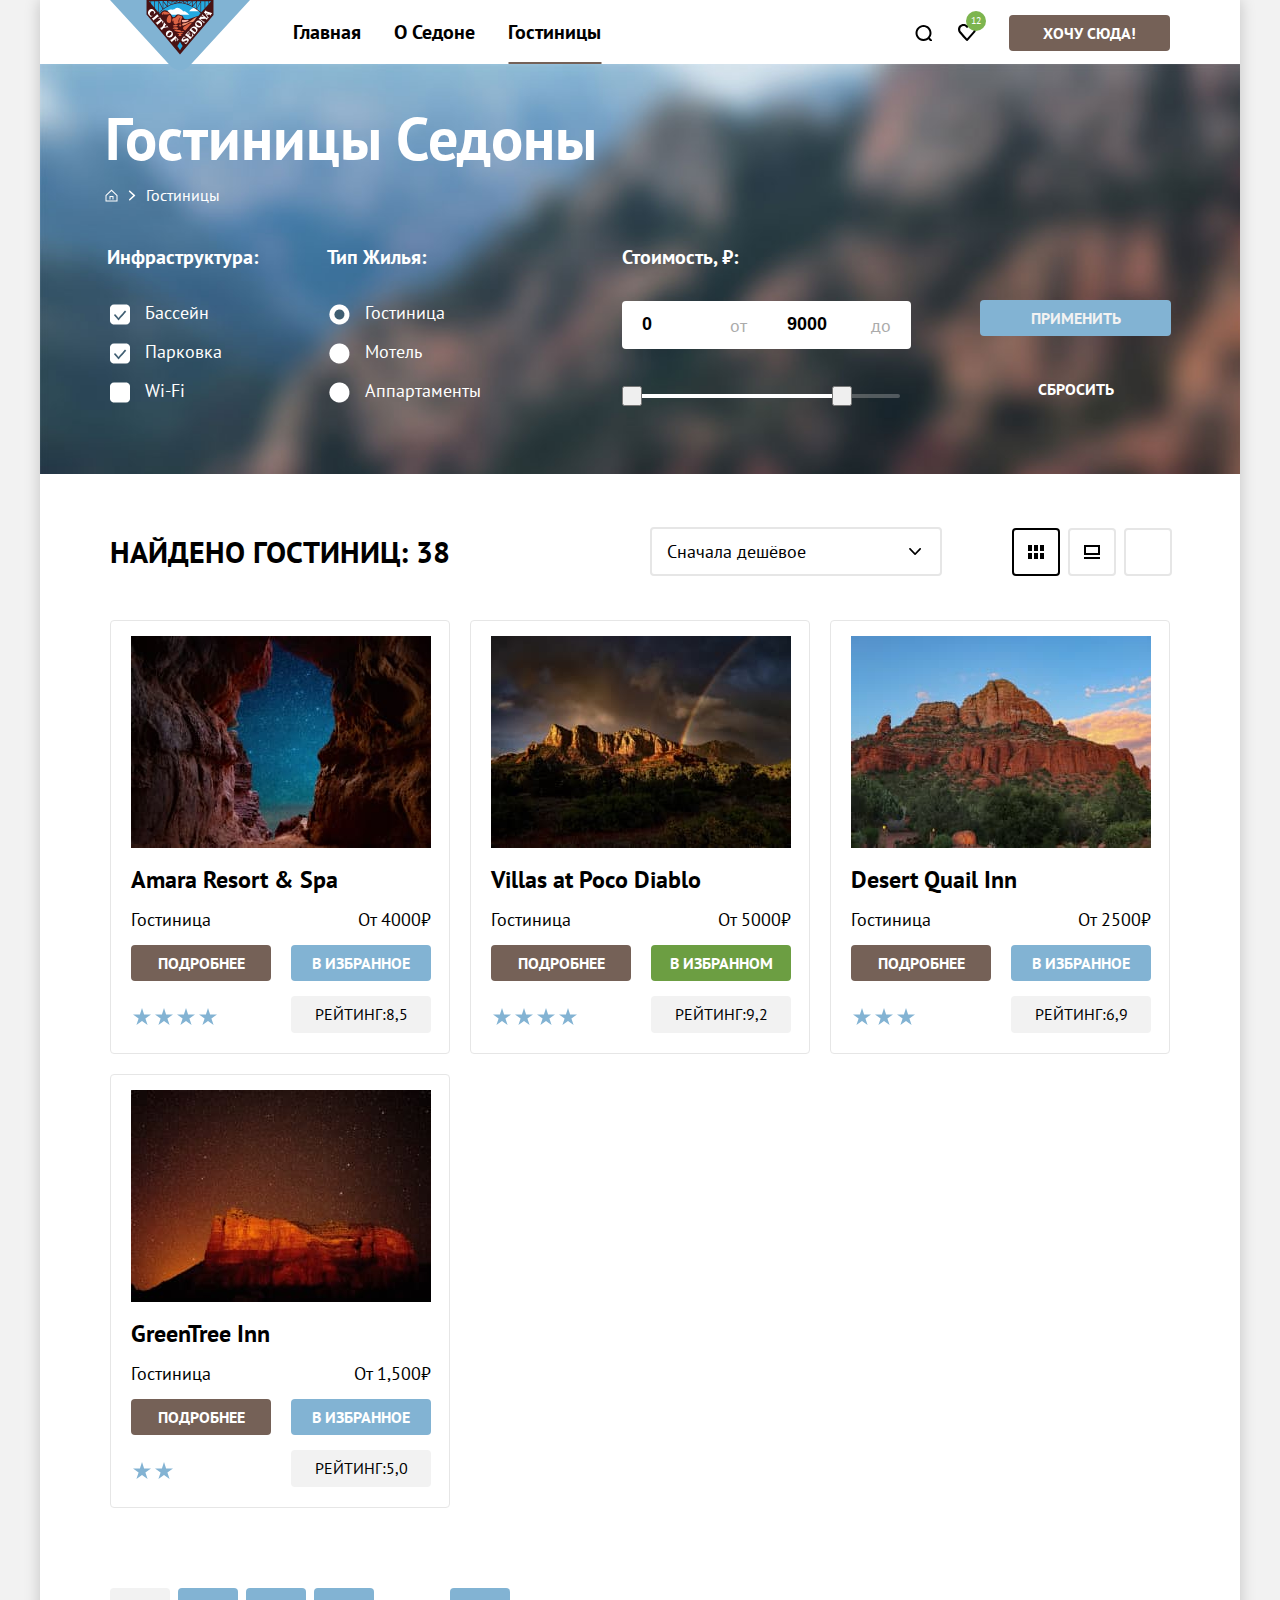
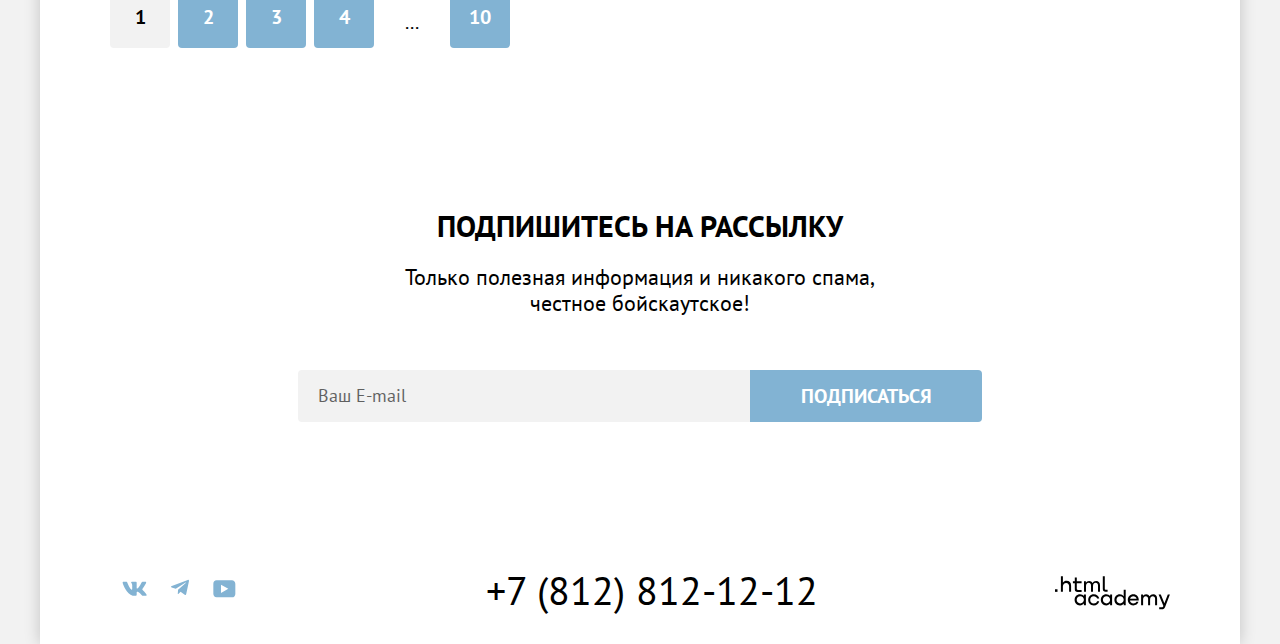
==== commit 61a207c5: "Merge pull request #7 from realisereallies/master" ====
--- a/catalog.html
+++ b/catalog.html
@@ -333,7 +333,7 @@
                 </svg>
               </a>
             </li>
-            <li class="social-item">
+            <li class="social-item youtube-item">
               <a class="social-item-link" href="https://www.youtube.com/user/htmlacademyru" rel="noreferrer nooponer"
                 target="_blank">
                 <span class="visually-hidden">Мы на Youtube!</span>
--- a/style/style.css
+++ b/style/style.css
@@ -1937,6 +1937,9 @@
   background-color: #6c9e42;
 }
 
+.youtube-item {
+  padding-top: 2px;
+}
 .modal-close {
   display: none;
 }
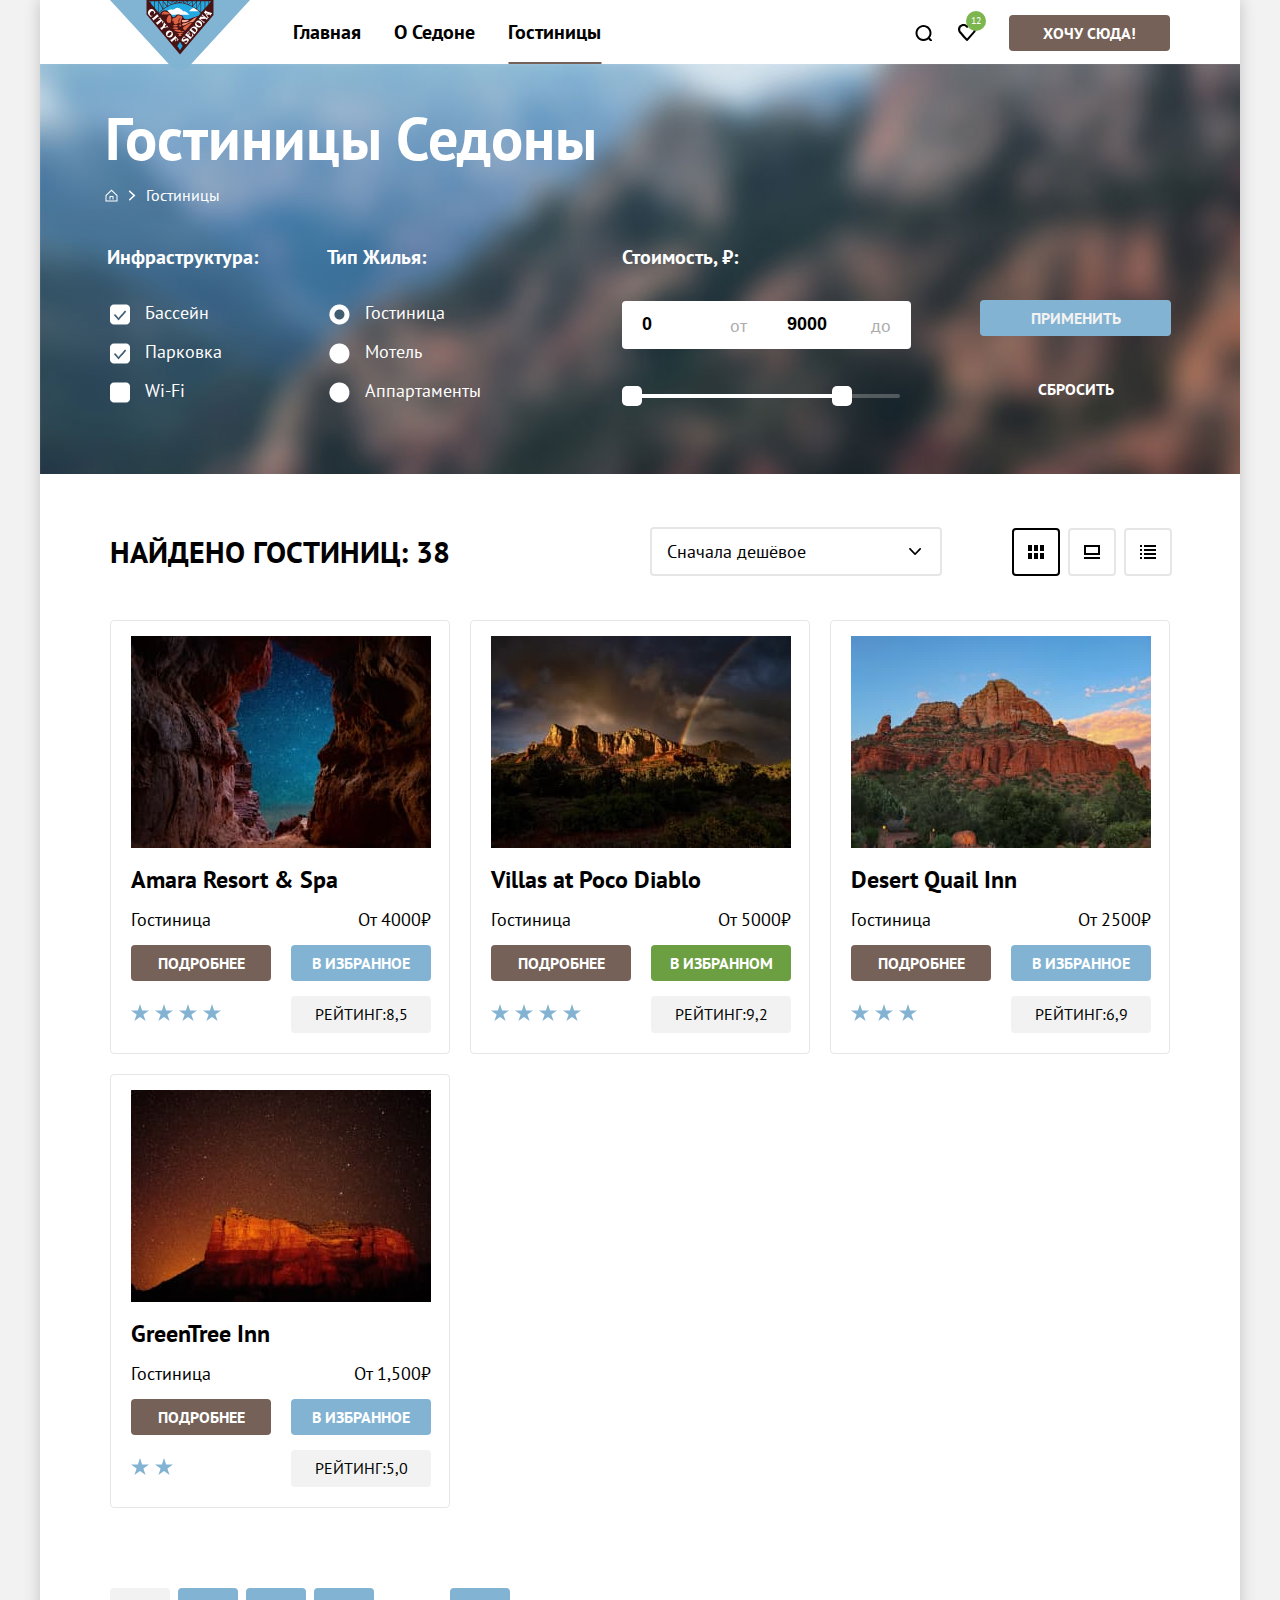
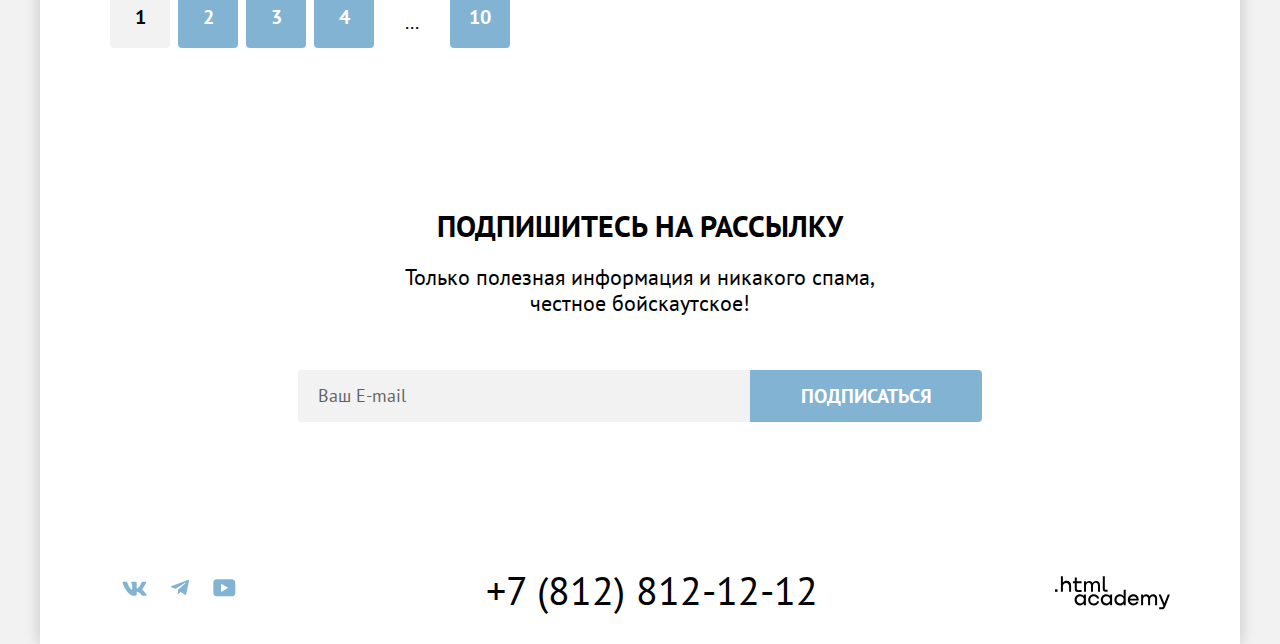
==== commit 61f435e9: "Merge pull request #8 from realisereallies/master" ====
--- a/catalog.html
+++ b/catalog.html
@@ -74,7 +74,7 @@
               </a>
             </li>
           </ul>
-          <p><a href="#" class="nav-button">ХОЧУ СЮДА! </a></p>
+        <a href="#" class="nav-button">ХОЧУ СЮДА! </a>
         </nav>
       </header>
       <main class="main-catalog  main-container" data-test="main">
@@ -83,6 +83,7 @@
           <ul class="promo-icons">
             <li class="promo-icon">
               <a href="index.html">
+                <span  class="visually-hidden"> вернуится на гравную страницу</span>
                 <svg xmlns="http://www.w3.org/2000/svg" aria-hidden="true" focusable="true" width="13" height="13"
                   fill="none" viewBox="0 0 13 13">
                   <path fill="#fff" d="m6.5.5-6 5.8v6.2h12V6.3L6.5.5Zm5 11h-10V6.7l5-4.8 5 4.8v4.8Z" />
@@ -204,12 +205,12 @@
               <a href="#" class="more">ПОДРОБНЕЕ</a>
               <button class="favorites-button" type="button" name="button">В ИЗБРАННОЕ</button>
               <div class="catalog-cards-rating">
+                <span class="visually-hidden">Оценка отеля 4 зведы</span>
                 <ul class="catalog-carsd-rating-stars list-reset star" aria-hidden="true">
-                  <span class="visually-hidden">Оценка отеля 4 зведы</span>
-                  <li class="catalog-cards-rating-stars-item"> <img src="images/star.svg" alt=""></li>
-                  <li class=" catalog-cards-rating-stars-item"><img src="images/star.svg" alt=""></li>
-                  <li class=" catalog-cards-rating-stars-item"><img src="images/star.svg" alt=""></li>
-                  <li class=" catalog-cards-rating-stars-item"><img src="images/star.svg" alt=""></li>
+                  <li class="catalog-cards-rating-stars-item"> </li>
+                  <li class=" catalog-cards-rating-stars-item"></li>
+                  <li class=" catalog-cards-rating-stars-item"></li>
+                  <li class=" catalog-cards-rating-stars-item"></li>
                 </ul>
               </div>
               <p class="rating">РЕЙТИНГ:<span>8,5</span></p>
@@ -227,10 +228,10 @@
               <div class="catalog-cards-rating">
                 <span class="visually-hidden">Оценка отеля 4 зведы</span>
                 <ul class="catalog-carsd-rating-stars list-reset star" aria-hidden="true">
-                  <li class="catalog-cards-rating-stars-item"> <img src="images/star.svg" alt=""></li>
-                  <li class=" catalog-cards-rating-stars-item"><img src="images/star.svg" alt=""></li>
-                  <li class=" catalog-cards-rating-stars-item"><img src="images/star.svg" alt=""></li>
-                  <li class=" catalog-cards-rating-stars-item"><img src="images/star.svg" alt=""></li>
+                  <li class="catalog-cards-rating-stars-item"> </li>
+                  <li class=" catalog-cards-rating-stars-item"></li>
+                  <li class=" catalog-cards-rating-stars-item"></li>
+                  <li class=" catalog-cards-rating-stars-item"></li>
                 </ul>
               </div>
               <p class="rating">РЕЙТИНГ:<span> 9,2</span></p>
@@ -248,9 +249,9 @@
               <div class="catalog-cards-rating">
                 <span class="visually-hidden">Оценка отеля 3 зведы</span>
                 <ul class="catalog-carsd-rating-stars list-reset star" aria-hidden="true">
-                  <li class="catalog-cards-rating-stars-item"> <img src="images/star.svg" alt=""></li>
-                  <li class=" catalog-cards-rating-stars-item"><img src="images/star.svg" alt=""></li>
-                  <li class=" catalog-cards-rating-stars-item"><img src="images/star.svg" alt=""></li>
+                  <li class="catalog-cards-rating-stars-item"> </li>
+                  <li class=" catalog-cards-rating-stars-item"></li>
+                  <li class=" catalog-cards-rating-stars-item"></li>
                 </ul>
               </div>
               <p class="rating">РЕЙТИНГ:<span>6,9</span></p>
@@ -267,8 +268,8 @@
               <div class="catalog-cards-rating">
                 <span class="visually-hidden">Оценка отеля 2 зведы</span>
                 <ul class="catalog-carsd-rating-stars list-reset star" aria-hidden="true">
-                  <li class=" catalog-cards-rating-stars-item"><img src="images/star.svg" alt=""></li>
-                  <li class=" catalog-cards-rating-stars-item"><img src="images/star.svg" alt=""></li>
+                  <li class=" catalog-cards-rating-stars-item"></li>
+                  <li class=" catalog-cards-rating-stars-item"></li>
                 </ul>
               </div>
               <p class="rating">РЕЙТИНГ:<span>5,0</span></p>
@@ -303,7 +304,7 @@
           <form  class="subscribe-form" action="https://echo.htmlacademy.ru/" method="post">
             <p>
               <label for="email" class="visually-hidden"></label>
-              <input  class="email" type="email" name="email" placeholder="Ваш E-mail" id="email">
+              <input  class="email" type="email" name="email" placeholder="Ваш E-mail" id="email" required>
             </p>
             <button type="submit" class="button-submit">ПОДПИСАТЬСЯ</button>
           </form>
@@ -349,6 +350,7 @@
             <a href="tel:+78128121212" class="phone">+7 (812) 812-12-12</a>
           </address>
           <a class="academy-logo" href="https://htmlacademy.ru/" rel="noreferrer nooponer" target="_blank">
+            <span class="visually-hidden">Логотип html academy</span>
             <svg class="nav-icon" width="115" height="34" viewBox="0 0 115 34" fill="#000000"
               xmlns="http://www.w3.org/2000/svg">
               <path d="M0 13.2564V15.8564H2.5V13.2564H0Z" />
--- a/style/style.css
+++ b/style/style.css
@@ -94,6 +94,7 @@
   margin-right: 30px;
   margin-bottom: -10px;
   position: relative;
+  z-index: 2;
 }
 
 .main-nav p {
@@ -149,11 +150,11 @@
   padding-left: 3px;
 }
 
-.site-navigation .navigation-item .navigation-link {
+.site-navigation .navigation-link {
   padding: 20px 10px;
 }
 
-.site-navigation .navigation-item .navigation-link:hover {
+.site-navigation .navigation-link:hover {
   border: none;
 }
 
@@ -178,7 +179,7 @@
   margin: 0;
   padding: 0;
   align-items: center;
-  flex-wrap: wrap;
+  flex-wrap: nowrap;
   margin-left: auto;
 
 }
@@ -206,8 +207,7 @@
   font-weight: 700;
   line-height: 20px;
   text-align: center;
-  width: 160px;
-  height: 36px;
+  min-width: 160px;
   padding: 8px 34px 8px 34px;
   color: #FFFFFF;
   border-radius: 4px;
@@ -215,6 +215,11 @@
   text-decoration: none;
   margin-left: 3px;
   cursor: pointer;
+  display: block;
+height: min-content;
+max-width: 450px;
+padding: 8px 34px;
+margin-top: 15px;
 }
 
 .search-button:hover {
@@ -276,6 +281,7 @@
 }
 
 .hero {
+  background-color: #68a2ca;
   background-image: url("../images/index-background.jpg");
   background-repeat: no-repeat;
   background-size: cover;
@@ -351,7 +357,7 @@
   height: 2px;
   background-color: rgba(0, 0, 0, 0.256);
   transform: translate(-50%);
-  top: 95px;
+  top: 103px;
   left: 87px;
 }
 
@@ -434,12 +440,13 @@
 
 .advantages-list-item {
   width: 400px;
-  height: 385px;
   background-color: rgba(131, 179, 211, 0.122);
   display: flex;
   flex-direction: column;
   justify-content: center;
   align-items: center;
+  padding-bottom: 90px;
+padding-top: 95px;
 }
 
 .center-item {
@@ -472,7 +479,6 @@
 
 .service h3 {
   text-align: center;
-  padding-top: 163px;
   padding-bottom: 10px;
 }
 
@@ -487,8 +493,8 @@
 
 .service-list-item {
   width: 400px;
-  height: 385px;
-  padding-top: 3px;
+  padding-top: 170px;
+  padding-bottom: 80px;
 }
 
 .service-item-home {
@@ -515,7 +521,7 @@
 }
 
 .service-list-item p {
-  width: 230px;
+  min-width: 230px;
   font-size: 18px;
   font-weight: 400;
   line-height: 21px;
@@ -577,7 +583,6 @@
 /*подпишись на рассылку*/
 
 .newsletter {
-
   background-image: url("../images/subscribe-background.jpg");
   background-size: cover;
   background-repeat: no-repeat;
@@ -587,6 +592,10 @@
   align-items: center;
   padding-top: 97px;
   padding-bottom: 104px;
+}
+
+.newsletter:not(.newsletter-catalog){
+  background-color: #615048;
 }
 
 .newsletter-catalog {
@@ -618,7 +627,7 @@
   font-size: 20px;
   text-align: center;
   font-weight: 700;
-  font-family: "PT Sans";
+  font-family: "PT Sans", sans-serif;
   cursor: pointer;
 
 }
@@ -650,7 +659,7 @@
   height: 52px;
   border-radius: 4px 0px 0px 4px;
   border: none;
-  font-family: PT Sans;
+  font-family: "PT Sans", sans-serif;
   font-size: 18px;
   font-weight: 400;
   line-height: 24px;
@@ -689,11 +698,11 @@
 .social-list {
   list-style: none;
   margin: 0;
-  padding: 0;
+  padding:0;
   display: flex;
   margin-right: auto;
   align-items: center;
-  max-width: 150px;
+  max-width: 250px;
   flex-wrap: wrap;
   row-gap: 10px;
 }
@@ -732,6 +741,9 @@
 .social-item-link {
   padding: 12px;
 }
+.social-item{
+  padding: 10px 0px;;
+}
 
 .nav-icon:hover {
   fill: rgba(104, 162, 202, 1);
@@ -754,6 +766,7 @@
 
 
 .filters {
+  background-color:#615048;
   background-image: url("../images/catalog-background.jpeg");
   background-size: cover;
   color: #FFFFFF;
@@ -1016,7 +1029,7 @@
   border-radius: 4px;
   border: solid 2px #e6e6e6;
   background-image: none;
-  font-family: PT Sans;
+  font-family: "PT Sans", sans-serif;
   font-size: 18px;
   font-weight: 400;
   line-height: 21px;
@@ -1047,6 +1060,9 @@
   width: 20px;
   height: 20px;
   cursor: pointer;
+  background-color: #FFFFFF;
+  border:none;
+  border-radius: 5px;
 }
 
 .toggle-min {
@@ -1119,7 +1135,7 @@
 
 
 .catalog-view-button-table {
-  background-image: url("../images/show_table.svg");
+  background-image: url("../images/show-table.svg");
   background-repeat: no-repeat;
   background-position: center;
   margin-right: 8px;
@@ -1127,18 +1143,19 @@
 }
 
 .card-view-button-slider {
-  background-image: url("../images/show_slides.svg");
+  background-image: url("../images/show-slides.svg");
   background-repeat: no-repeat;
   background-position: center;
   margin-right: 8px;
 }
 
 .card-view-button-list {
-  background-image: url("../images/show_list.svg");
+  background-image: url("../images/show-list.svg");
   background-repeat: no-repeat;
   background-position: center;
 
 }
+
 
 .catalog-list {
   list-style: none;
@@ -1181,11 +1198,11 @@
   align-items: center;
   padding: 0;
   margin: 0;
-  padding-top: 10px;
+
 }
 
 .catalog-cards-rating-stars-item {
-  padding: 2px 2px;
+  padding: 2px 12px;
 }
 
 .catalog-list-item {
@@ -1288,13 +1305,13 @@
   border-radius: 4px;
   background-color: #82B3D3;
   color: #ffffff;
-  font-family: PT Sans;
+  font-family: "PT Sans", sans-serif;
   font-size: 16px;
   font-weight: 700;
   line-height: 20px;
   border: none;
   cursor: pointer;
-  font-family: "PT Sans";
+  font-family: "PT Sans", sans-serif;
   grid-column: 2/3;
   grid-row: 3/4;
 }
@@ -1502,7 +1519,7 @@
 .modal-title {
   color: #000000;
   text-transform: uppercase;
-  font-family: PT Sans;
+  font-family: "PT Sans", sans-serif;
   font-size: 30px;
   font-weight: 700;
   line-height: 36px;
@@ -1548,7 +1565,7 @@
 
 .label-title {
 
-  font-family: PT Sans;
+  font-family: "PT Sans", sans-serif;
   font-size: 20px;
   font-weight: 700;
   line-height: 24px;
@@ -1564,7 +1581,7 @@
 }
 
 .modal-search {
-  font-family: PT Sans;
+  font-family: "PT Sans", sans-serif;
   font-size: 20px;
   font-weight: 700;
   line-height: 24px;
@@ -1595,7 +1612,7 @@
 .modal-input-big {
   width: 440px;
   background-color: #f2f2f2;
-  font-family: PT Sans;
+  font-family: "PT Sans", sans-serif;
   font-size: 18px;
   font-weight: 700;
   line-height: 24px;
@@ -1614,7 +1631,7 @@
 .modal-input-small {
   width: 31px;
   background-color: #f2f2f2;
-  font-family: PT Sans;
+  font-family: "PT Sans", sans-serif;
   font-size: 18px;
   font-weight: 700;
   line-height: 24px;
@@ -1805,7 +1822,7 @@
 }
 
 .tooltip-text {
-  font-family: PT Sans;
+  font-family: "PT Sans", sans-serif;
   font-size: 16px;
   font-weight: 400;
   line-height: 20px;
@@ -1938,8 +1955,26 @@
 }
 
 .youtube-item {
-  padding-top: 2px;
+  padding-top: 10px;
 }
 .modal-close {
   display: none;
 }
+
+.navigation-link:not(.current-page):hover{
+  opacity: 0.6;
+}
+
+.navigation-link:not(.current-page):active{
+  opacity: 0.3;
+}
+
+.catalog-cards-rating-stars-item{
+  display: inline-block;
+  background-image:url("../images/star.svg");
+  width: 18px;
+  height: 34px;
+  background-repeat: no-repeat;
+  background-position: 0 50%;
+  background-size: 18px 17px;
+}
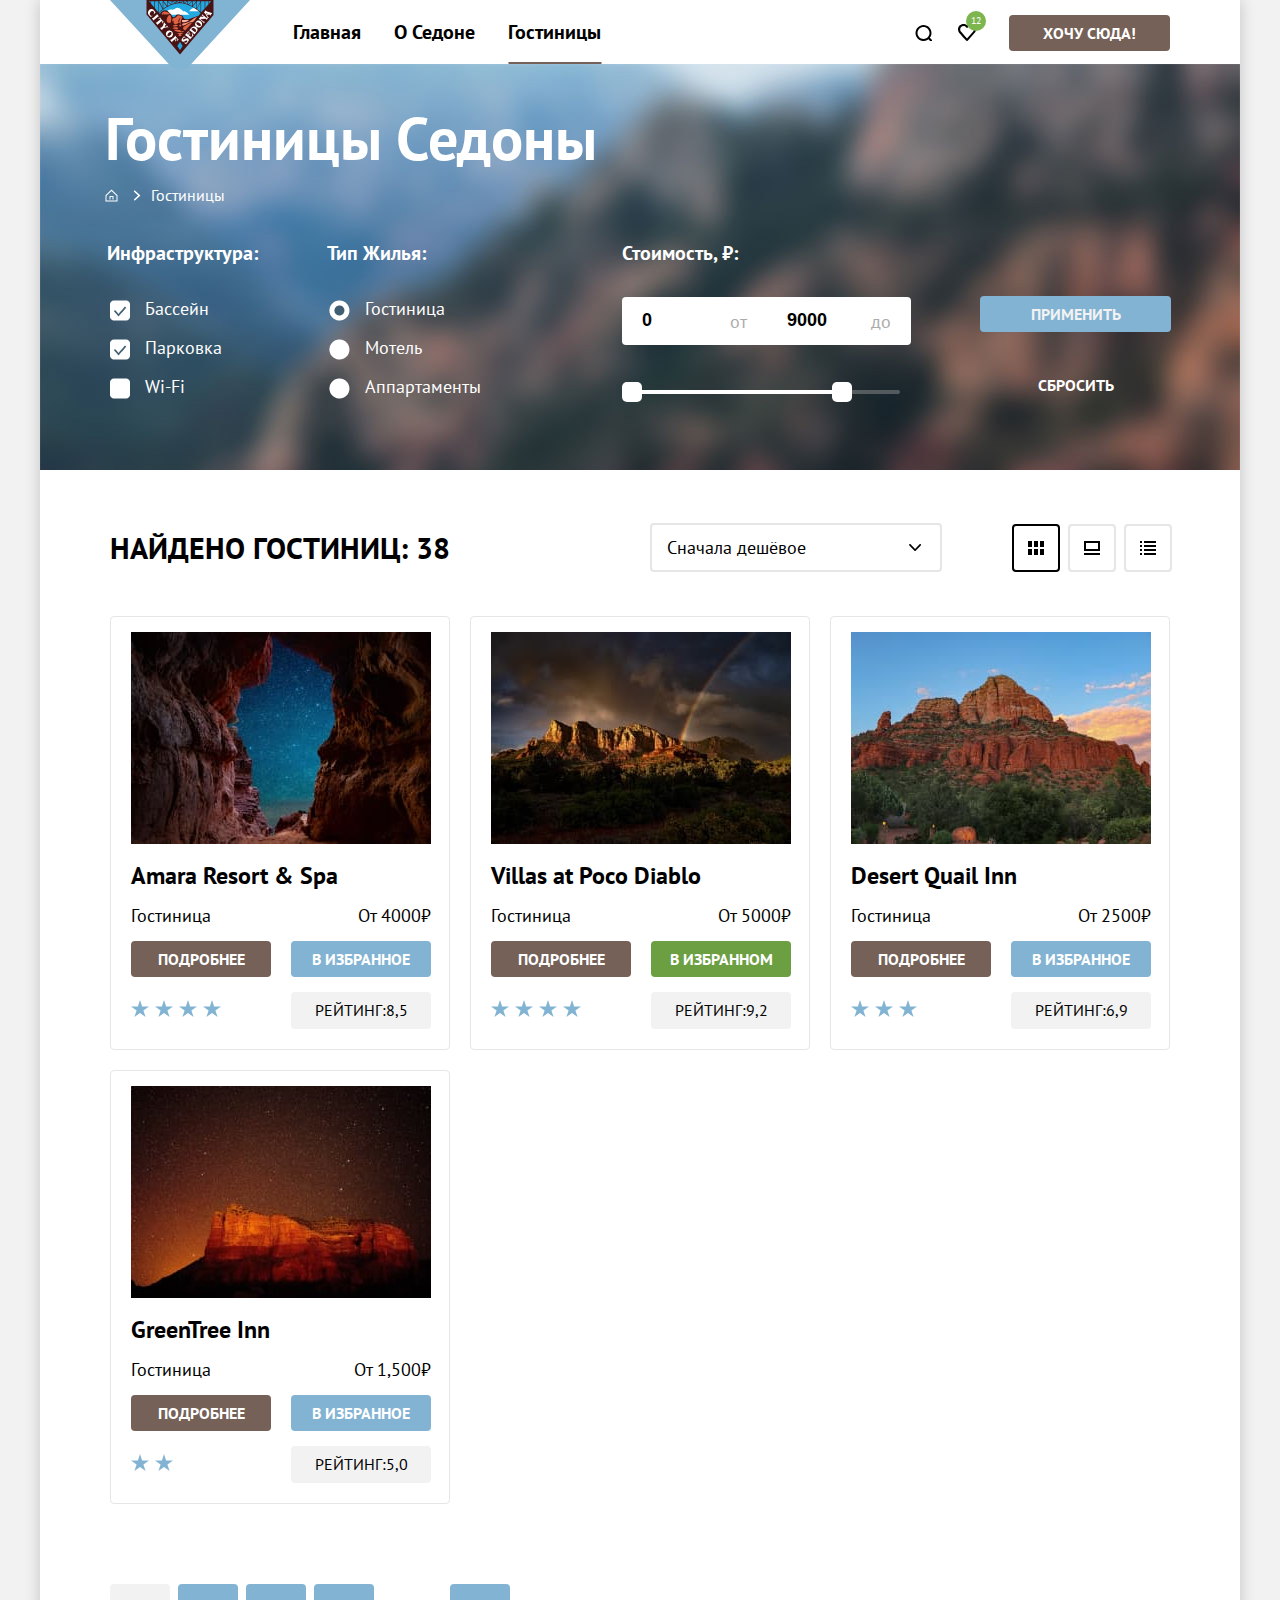
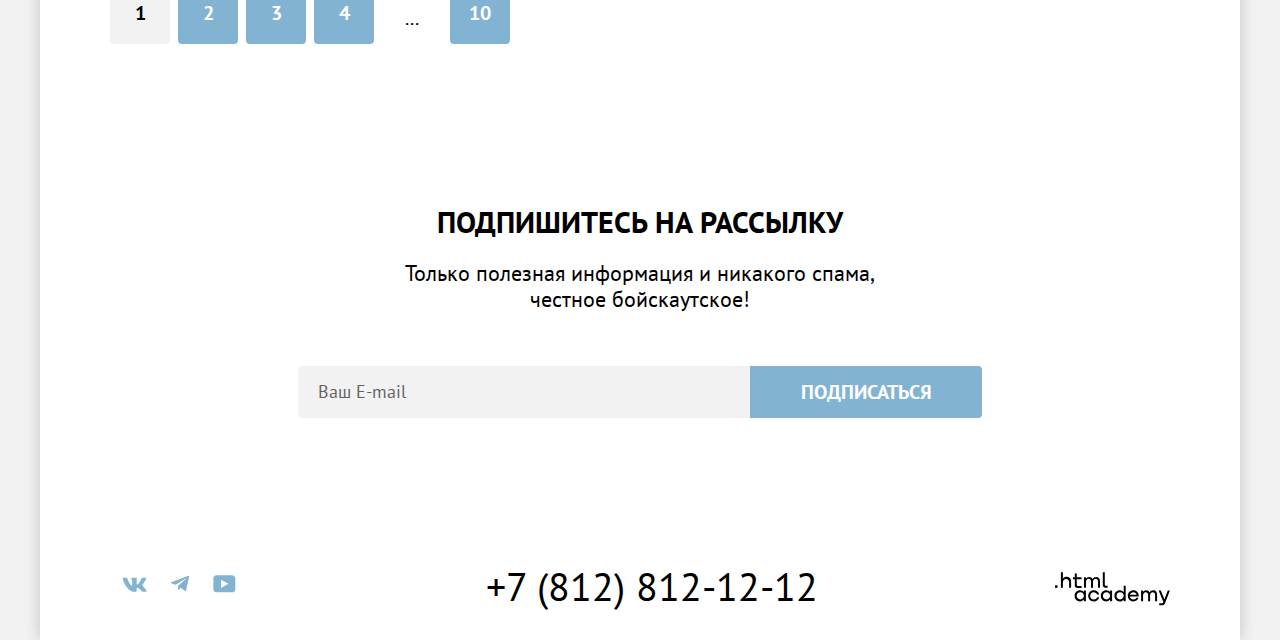
==== commit 4f14af46: "Merge pull request #9 from realisereallies/master" ====
--- a/catalog.html
+++ b/catalog.html
@@ -83,7 +83,7 @@
           <ul class="promo-icons">
             <li class="promo-icon">
               <a href="index.html">
-                <span  class="visually-hidden"> вернуится на гравную страницу</span>
+                <span  class="visually-hidden"> вернуться на гравную страницу</span>
                 <svg xmlns="http://www.w3.org/2000/svg" aria-hidden="true" focusable="true" width="13" height="13"
                   fill="none" viewBox="0 0 13 13">
                   <path fill="#fff" d="m6.5.5-6 5.8v6.2h12V6.3L6.5.5Zm5 11h-10V6.7l5-4.8 5 4.8v4.8Z" />
@@ -91,15 +91,13 @@
                 </svg>
               </a>
             </li>
-            <li class="promo-icon">
+            <li class="promo-icon promo-icons-item ">
               <svg xmlns="http://www.w3.org/2000/svg" aria-hidden="true" focusable="false" width="8" height="21"
                 fill="none" viewBox="0 0 8 21">
                 <path fill="#fff"
                   d="m6.915 9.969-4.75-4.25c-.25-.25-.75-.25-1.125 0s-.25.75 0 1l4.125 3.75-4 3.75c-.25.25-.25.75 0 1 0 .125.375.25.5.25s.375-.125.5-.25l4.75-4.25a.585.585 0 0 0 0-1Z" />
               </svg>
-            </li>
-            <li class="promo-icons-item promo-icon">
-              <a>Гостиницы</a>
+              <a class="promo-icons-link">Гостиницы</a>
             </li>
           </ul>
           <h2 class="visually-hidden">Выбор критериев отеля</h2>
--- a/style/style.css
+++ b/style/style.css
@@ -74,6 +74,13 @@
   margin-left: 20px;
 }
 
+.like:hover{
+  opacity: 0.6;
+  }
+
+  .like:active {
+    opacity: 0.3;
+    }
 
 .main-nav-icon {
   position: absolute;
@@ -89,6 +96,14 @@
   position: relative;
   margin-left: 15px;
 }
+
+.search:hover{
+opacity: 0.6;
+}
+
+.search:active{
+  opacity: 0.3;
+  }
 
 .logo {
   margin-right: 30px;
@@ -759,9 +774,7 @@
 }
 
 /*каталог main фильтры*/
-.promo-icon {
-  margin-right: 10px;
-}
+
 
 
 
@@ -784,7 +797,6 @@
   list-style-type: none;
 }
 
-.filters-group {}
 
 
 .last-filters-group {
@@ -832,7 +844,17 @@
   font-size: 16px;
   font-weight: 400;
   text-align: left;
-
+  padding: 0;
+  margin: 0;
+ display: flex;
+ padding-left: 15px;
+
+}
+
+.promo-icons-link{
+  padding-left: 10px;
+  align-items: center;
+  justify-content: center;
 }
 
 .promo-icons-item:hover {
